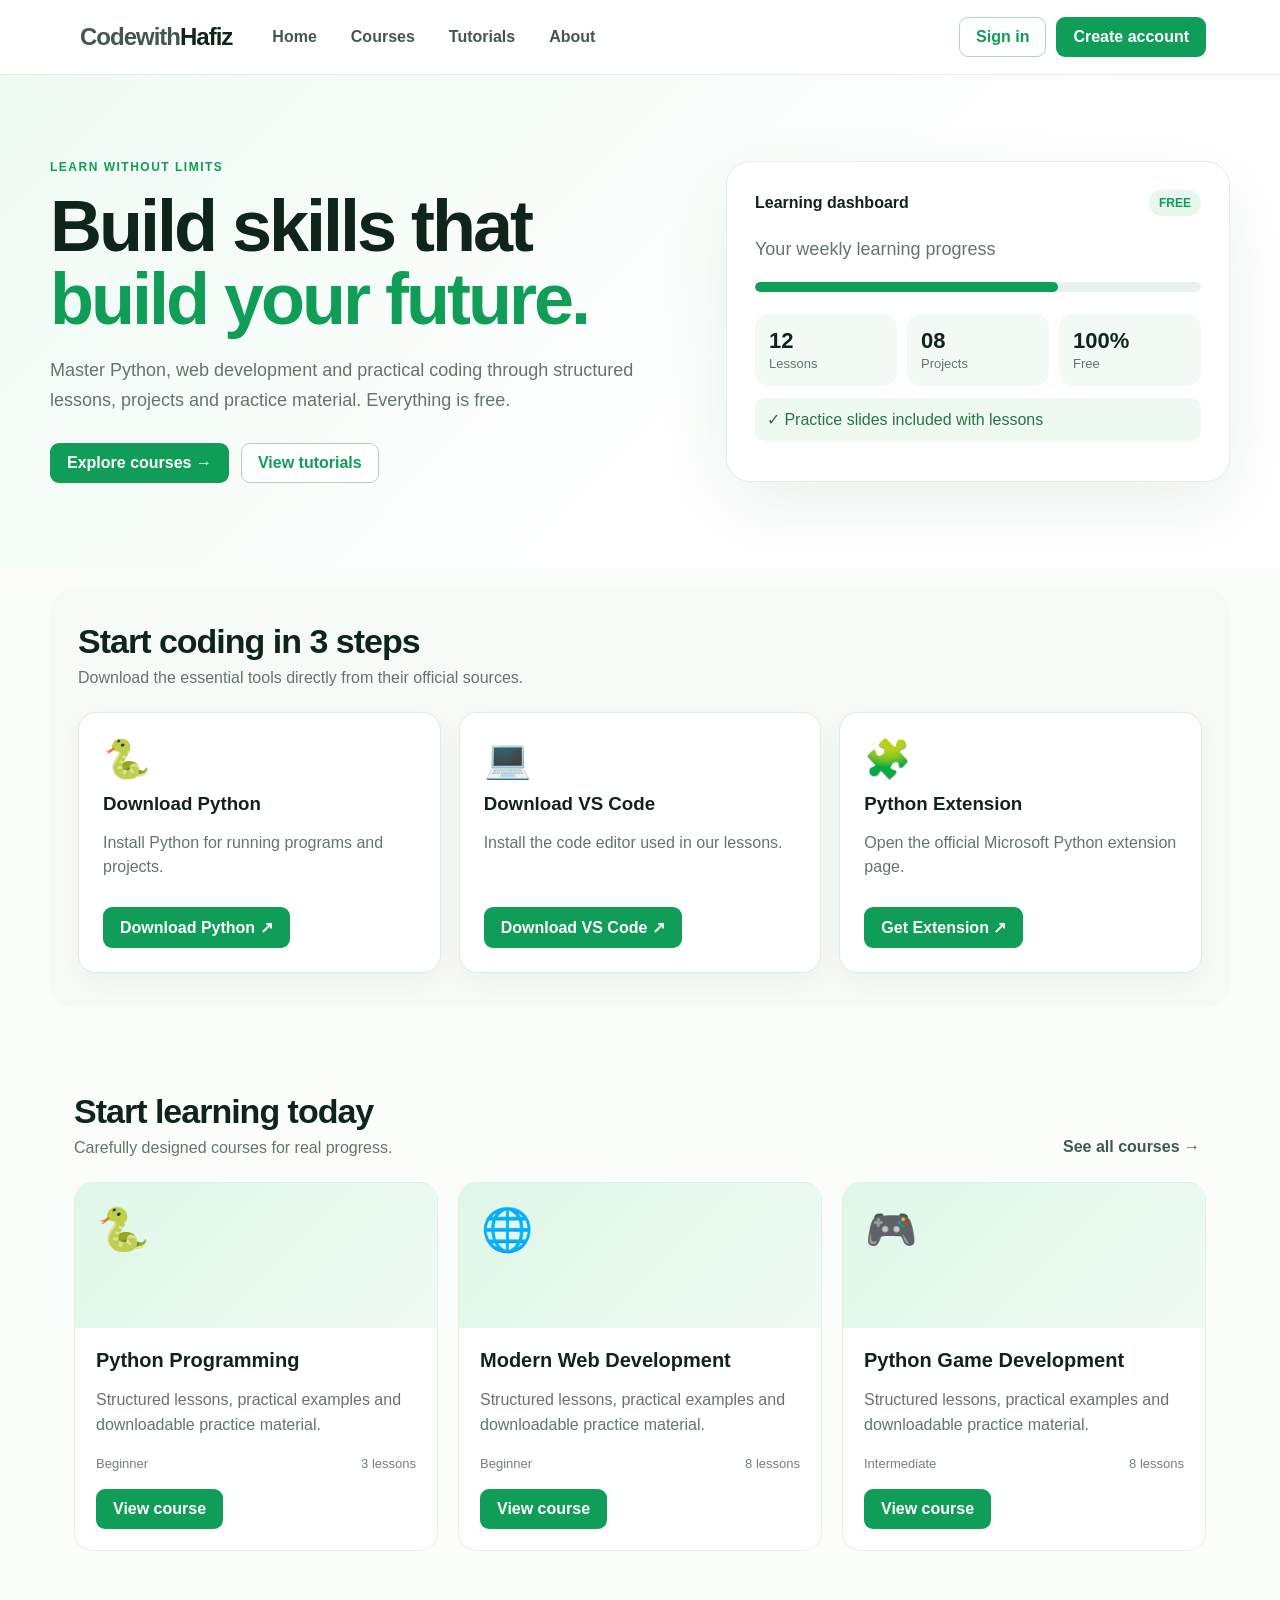
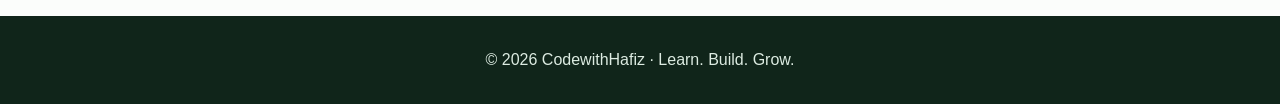
==== index.html @ 8d894a0a "Upload CodewithHafiz website" ====
<!doctype html><html lang="en"><head><meta charset="UTF-8"><meta name="viewport" content="width=device-width,initial-scale=1"><meta name="description" content="CodewithHafiz - Learn Python, web development and programming for free."><title>CodewithHafiz | Learn. Build. Grow.</title><link rel="stylesheet" href="style.css"></head><body><div id="app"></div><script src="app.js"></script></body></html>
---- style.css ----
:root{--green:#0f9d58;--dark:#10251a;--muted:#64756b;--line:#e6eee8;--soft:#f3faf6;--white:#fff}*{box-sizing:border-box}body{margin:0;font-family:Inter,ui-sans-serif,Arial,sans-serif;color:var(--dark);background:#fbfdfb}button,input,textarea,select{font:inherit}button{cursor:pointer}.top{background:#fff;border-bottom:1px solid var(--line);position:sticky;top:0;z-index:20}.nav{max-width:1180px;margin:auto;padding:17px 24px;display:flex;align-items:center;gap:28px}.brand{font-size:24px;font-weight:900;letter-spacing:-1px;color:var(--green);white-space:nowrap}.brand b{color:var(--dark)}.navlinks{display:flex;gap:22px;align-items:center;flex:1}.navlinks button,.ghost{border:0;background:transparent;color:#42594a;font-weight:700}.navlinks button:hover,.ghost:hover{color:var(--green)}.navactions{display:flex;gap:10px}.primary{background:var(--green);color:white;border:0;border-radius:9px;padding:11px 17px;font-weight:800}.outline{background:white;color:var(--green);border:1px solid #a8d8bb;border-radius:9px;padding:10px 16px;font-weight:800}.menu{display:none;border:0;background:none;font-size:24px}.hero{background:linear-gradient(135deg,#effaf3,#fff 65%);padding:85px 24px}.hero-inner{max-width:1180px;margin:auto;display:grid;grid-template-columns:1.1fr .9fr;gap:60px;align-items:center}.eyebrow{color:var(--green);font-weight:900;text-transform:uppercase;letter-spacing:1.5px;font-size:12px}.hero h1{font-size:clamp(42px,6vw,72px);line-height:1.02;letter-spacing:-3px;margin:16px 0}.hero h1 span{color:var(--green)}.hero p{font-size:18px;line-height:1.7;color:var(--muted);max-width:590px}.hero-buttons{display:flex;gap:12px;margin-top:27px;flex-wrap:wrap}.hero-card{background:white;border:1px solid var(--line);border-radius:24px;padding:28px;box-shadow:0 25px 70px #0d5d3215}.mini-top{display:flex;justify-content:space-between;align-items:center}.pill{background:#e7f7ed;color:var(--green);padding:6px 10px;border-radius:30px;font-size:12px;font-weight:900}.progress{height:10px;background:#e8f1eb;border-radius:20px;overflow:hidden}.progress i{display:block;height:100%;background:var(--green);border-radius:20px}.statgrid{display:grid;grid-template-columns:repeat(3,1fr);gap:10px;margin-top:22px}.stat{background:var(--soft);border-radius:14px;padding:14px}.stat strong{font-size:22px;display:block}.section{max-width:1180px;margin:auto;padding:65px 24px}.section-head{display:flex;justify-content:space-between;align-items:end;gap:20px;margin-bottom:25px}.section h2{font-size:34px;letter-spacing:-1px;margin:0 0 8px}.section-head p{color:var(--muted);margin:0}.search{border:1px solid var(--line);border-radius:10px;padding:12px 15px;min-width:230px}.cards{display:grid;grid-template-columns:repeat(3,1fr);gap:20px}.course{background:#fff;border:1px solid var(--line);border-radius:18px;overflow:hidden;transition:.2s}.course:hover{transform:translateY(-4px);box-shadow:0 18px 45px #0d5d3212}.course-cover{height:145px;padding:22px;background:linear-gradient(135deg,#dff7e8,#effbf3);font-size:42px}.course-body{padding:21px}.course h3{margin:0 0 10px;font-size:20px}.course p{color:var(--muted);line-height:1.55;min-height:48px}.meta{display:flex;justify-content:space-between;color:#708278;font-size:13px;margin:18px 0}.page{max-width:1180px;margin:auto;padding:45px 24px;min-height:650px}.auth{max-width:460px;margin:25px auto;background:#fff;border:1px solid var(--line);border-radius:20px;padding:30px;box-shadow:0 15px 45px #0d5d3210}.auth h2{margin-top:0}.field{margin:14px 0}.field label{display:block;font-weight:800;font-size:13px;margin-bottom:7px}.field input,.field textarea,.field select{width:100%;padding:12px;border:1px solid #d5e2d9;border-radius:9px;outline:none}.field input:focus,.field textarea:focus{border-color:var(--green);box-shadow:0 0 0 3px #0f9d5815}.notice{padding:12px;border-radius:10px;background:#eef9f2;color:#267447;margin:12px 0}.error{background:#fff0f0;color:#b52d2d}.tabs{display:flex;gap:8px;flex-wrap:wrap;margin:20px 0}.tab{border:1px solid var(--line);background:#fff;padding:10px 14px;border-radius:9px;font-weight:800}.tab.active{background:var(--green);color:#fff}.lesson-layout{display:grid;grid-template-columns:290px 1fr;gap:25px}.sidebar,.contentbox{background:#fff;border:1px solid var(--line);border-radius:18px;padding:20px}.lesson-btn{width:100%;text-align:left;border:0;background:#f7fbf8;padding:13px;border-radius:9px;margin:5px 0;color:var(--dark);font-weight:700}.lesson-btn.active{background:#dff5e7;color:#087a40}.video{aspect-ratio:16/9;background:#10251a;color:#fff;border-radius:14px;display:flex;align-items:center;justify-content:center;font-size:48px;margin:15px 0}.material{border:1px solid #d9eadf;background:#f6fcf8;border-radius:13px;padding:17px;margin-top:18px}.material a{color:var(--green);font-weight:800}.dashgrid{display:grid;grid-template-columns:repeat(3,1fr);gap:18px}.dashcard{background:#fff;border:1px solid var(--line);border-radius:16px;padding:22px}.dashcard strong{font-size:28px}.footer{background:#10251a;color:#dcebe1;padding:35px 24px;text-align:center}.small{font-size:13px;color:var(--muted)}@media(max-width:850px){.hero-inner{grid-template-columns:1fr}.cards{grid-template-columns:1fr 1fr}.navlinks{display:none}.menu{display:block;margin-left:auto}.navactions{display:none}.section-head{align-items:start;flex-direction:column}.lesson-layout{grid-template-columns:1fr}}@media(max-width:550px){.cards,.dashgrid{grid-template-columns:1fr}.nav{padding:14px 16px}.hero,.section,.page{padding-left:16px;padding-right:16px}.hero h1{letter-spacing:-2px}.statgrid{grid-template-columns:1fr 1fr 1fr}}
.setup-section{background:#f7fbf8;border-radius:24px;margin:20px auto;padding:34px 28px}
.setup-grid{display:grid;grid-template-columns:repeat(3,1fr);gap:18px}
.setup-card{background:#fff;border:1px solid #e1ebe4;border-radius:18px;padding:24px;box-shadow:0 8px 24px rgba(20,70,40,.05)}
.setup-icon{font-size:38px;margin-bottom:12px}
.setup-card h3{margin:0 0 8px}
.setup-card p{color:var(--muted);min-height:48px;line-height:1.5}
.setup-link{display:inline-block;text-decoration:none;margin-top:12px}
@media(max-width:800px){.setup-grid{grid-template-columns:1fr}.setup-section{padding:25px 18px}}
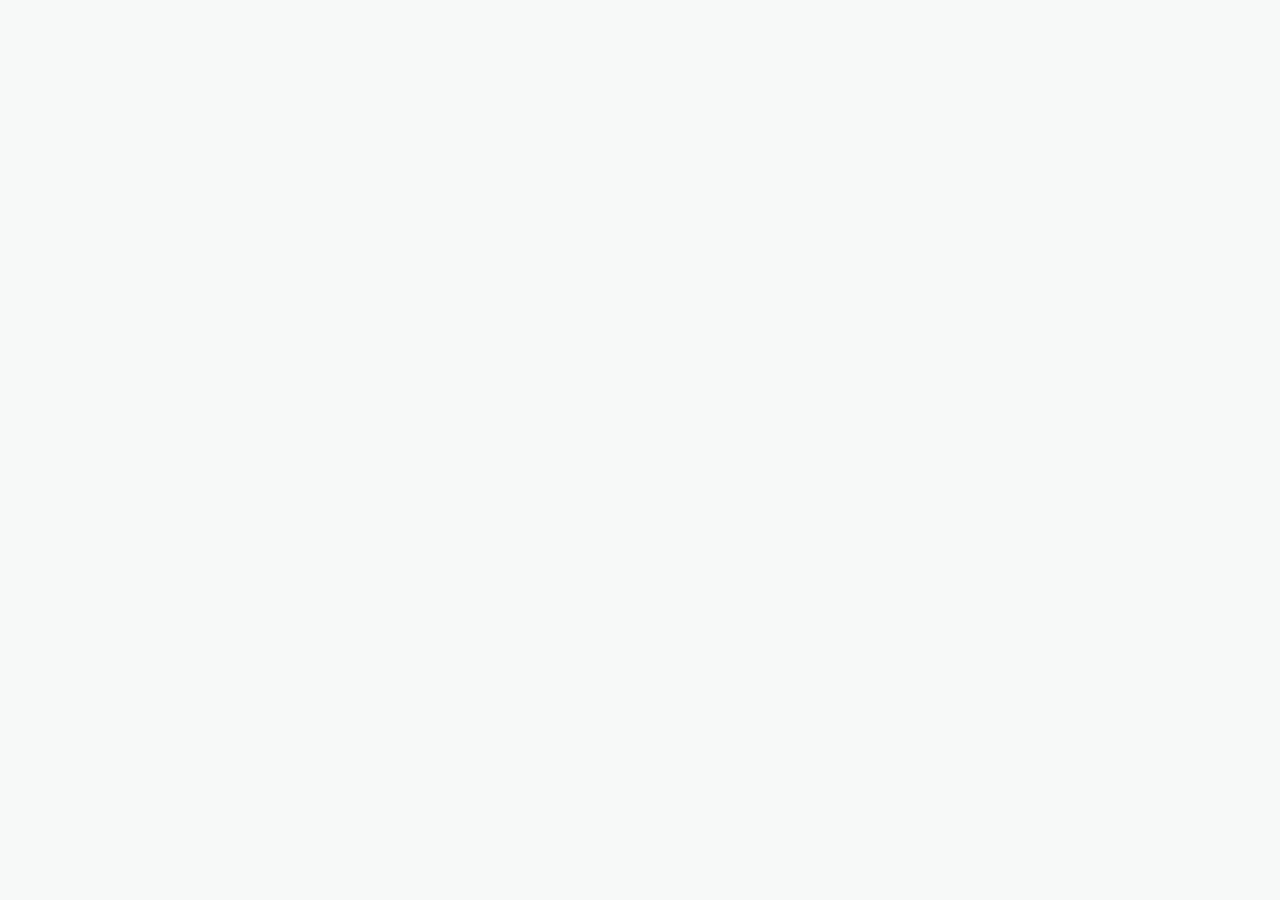
==== commit f4baba17: "layout and add course playlists" ====
--- a/index.html
+++ b/index.html
@@ -1 +1,14 @@
-<!doctype html><html lang="en"><head><meta charset="UTF-8"><meta name="viewport" content="width=device-width,initial-scale=1"><meta name="description" content="CodewithHafiz - Learn Python, web development and programming for free."><title>CodewithHafiz | Learn. Build. Grow.</title><link rel="stylesheet" href="style.css"></head><body><div id="app"></div><script src="app.js"></script></body></html>
+<!doctype html>
+<html lang="en">
+<head>
+<meta charset="UTF-8"><meta name="viewport" content="width=device-width, initial-scale=1.0">
+<title>CodewithHafiz — Learn. Build. Grow.</title>
+<link rel="preconnect" href="https://fonts.googleapis.com"><link rel="preconnect" href="https://fonts.gstatic.com" crossorigin>
+<link href="https://fonts.googleapis.com/css2?family=DM+Sans:wght@400;500;600;700&family=Space+Grotesk:wght@500;600;700&display=swap" rel="stylesheet">
+<link rel="stylesheet" href="style.css">
+</head>
+<body>
+<div id="app"></div>
+<script src="app.js" defer></script>
+</body>
+</html>
--- a/style.css
+++ b/style.css
@@ -1,9 +1,2 @@
-:root{--green:#0f9d58;--dark:#10251a;--muted:#64756b;--line:#e6eee8;--soft:#f3faf6;--white:#fff}*{box-sizing:border-box}body{margin:0;font-family:Inter,ui-sans-serif,Arial,sans-serif;color:var(--dark);background:#fbfdfb}button,input,textarea,select{font:inherit}button{cursor:pointer}.top{background:#fff;border-bottom:1px solid var(--line);position:sticky;top:0;z-index:20}.nav{max-width:1180px;margin:auto;padding:17px 24px;display:flex;align-items:center;gap:28px}.brand{font-size:24px;font-weight:900;letter-spacing:-1px;color:var(--green);white-space:nowrap}.brand b{color:var(--dark)}.navlinks{display:flex;gap:22px;align-items:center;flex:1}.navlinks button,.ghost{border:0;background:transparent;color:#42594a;font-weight:700}.navlinks button:hover,.ghost:hover{color:var(--green)}.navactions{display:flex;gap:10px}.primary{background:var(--green);color:white;border:0;border-radius:9px;padding:11px 17px;font-weight:800}.outline{background:white;color:var(--green);border:1px solid #a8d8bb;border-radius:9px;padding:10px 16px;font-weight:800}.menu{display:none;border:0;background:none;font-size:24px}.hero{background:linear-gradient(135deg,#effaf3,#fff 65%);padding:85px 24px}.hero-inner{max-width:1180px;margin:auto;display:grid;grid-template-columns:1.1fr .9fr;gap:60px;align-items:center}.eyebrow{color:var(--green);font-weight:900;text-transform:uppercase;letter-spacing:1.5px;font-size:12px}.hero h1{font-size:clamp(42px,6vw,72px);line-height:1.02;letter-spacing:-3px;margin:16px 0}.hero h1 span{color:var(--green)}.hero p{font-size:18px;line-height:1.7;color:var(--muted);max-width:590px}.hero-buttons{display:flex;gap:12px;margin-top:27px;flex-wrap:wrap}.hero-card{background:white;border:1px solid var(--line);border-radius:24px;padding:28px;box-shadow:0 25px 70px #0d5d3215}.mini-top{display:flex;justify-content:space-between;align-items:center}.pill{background:#e7f7ed;color:var(--green);padding:6px 10px;border-radius:30px;font-size:12px;font-weight:900}.progress{height:10px;background:#e8f1eb;border-radius:20px;overflow:hidden}.progress i{display:block;height:100%;background:var(--green);border-radius:20px}.statgrid{display:grid;grid-template-columns:repeat(3,1fr);gap:10px;margin-top:22px}.stat{background:var(--soft);border-radius:14px;padding:14px}.stat strong{font-size:22px;display:block}.section{max-width:1180px;margin:auto;padding:65px 24px}.section-head{display:flex;justify-content:space-between;align-items:end;gap:20px;margin-bottom:25px}.section h2{font-size:34px;letter-spacing:-1px;margin:0 0 8px}.section-head p{color:var(--muted);margin:0}.search{border:1px solid var(--line);border-radius:10px;padding:12px 15px;min-width:230px}.cards{display:grid;grid-template-columns:repeat(3,1fr);gap:20px}.course{background:#fff;border:1px solid var(--line);border-radius:18px;overflow:hidden;transition:.2s}.course:hover{transform:translateY(-4px);box-shadow:0 18px 45px #0d5d3212}.course-cover{height:145px;padding:22px;background:linear-gradient(135deg,#dff7e8,#effbf3);font-size:42px}.course-body{padding:21px}.course h3{margin:0 0 10px;font-size:20px}.course p{color:var(--muted);line-height:1.55;min-height:48px}.meta{display:flex;justify-content:space-between;color:#708278;font-size:13px;margin:18px 0}.page{max-width:1180px;margin:auto;padding:45px 24px;min-height:650px}.auth{max-width:460px;margin:25px auto;background:#fff;border:1px solid var(--line);border-radius:20px;padding:30px;box-shadow:0 15px 45px #0d5d3210}.auth h2{margin-top:0}.field{margin:14px 0}.field label{display:block;font-weight:800;font-size:13px;margin-bottom:7px}.field input,.field textarea,.field select{width:100%;padding:12px;border:1px solid #d5e2d9;border-radius:9px;outline:none}.field input:focus,.field textarea:focus{border-color:var(--green);box-shadow:0 0 0 3px #0f9d5815}.notice{padding:12px;border-radius:10px;background:#eef9f2;color:#267447;margin:12px 0}.error{background:#fff0f0;color:#b52d2d}.tabs{display:flex;gap:8px;flex-wrap:wrap;margin:20px 0}.tab{border:1px solid var(--line);background:#fff;padding:10px 14px;border-radius:9px;font-weight:800}.tab.active{background:var(--green);color:#fff}.lesson-layout{display:grid;grid-template-columns:290px 1fr;gap:25px}.sidebar,.contentbox{background:#fff;border:1px solid var(--line);border-radius:18px;padding:20px}.lesson-btn{width:100%;text-align:left;border:0;background:#f7fbf8;padding:13px;border-radius:9px;margin:5px 0;color:var(--dark);font-weight:700}.lesson-btn.active{background:#dff5e7;color:#087a40}.video{aspect-ratio:16/9;background:#10251a;color:#fff;border-radius:14px;display:flex;align-items:center;justify-content:center;font-size:48px;margin:15px 0}.material{border:1px solid #d9eadf;background:#f6fcf8;border-radius:13px;padding:17px;margin-top:18px}.material a{color:var(--green);font-weight:800}.dashgrid{display:grid;grid-template-columns:repeat(3,1fr);gap:18px}.dashcard{background:#fff;border:1px solid var(--line);border-radius:16px;padding:22px}.dashcard strong{font-size:28px}.footer{background:#10251a;color:#dcebe1;padding:35px 24px;text-align:center}.small{font-size:13px;color:var(--muted)}@media(max-width:850px){.hero-inner{grid-template-columns:1fr}.cards{grid-template-columns:1fr 1fr}.navlinks{display:none}.menu{display:block;margin-left:auto}.navactions{display:none}.section-head{align-items:start;flex-direction:column}.lesson-layout{grid-template-columns:1fr}}@media(max-width:550px){.cards,.dashgrid{grid-template-columns:1fr}.nav{padding:14px 16px}.hero,.section,.page{padding-left:16px;padding-right:16px}.hero h1{letter-spacing:-2px}.statgrid{grid-template-columns:1fr 1fr 1fr}}
-.setup-section{background:#f7fbf8;border-radius:24px;margin:20px auto;padding:34px 28px}
-.setup-grid{display:grid;grid-template-columns:repeat(3,1fr);gap:18px}
-.setup-card{background:#fff;border:1px solid #e1ebe4;border-radius:18px;padding:24px;box-shadow:0 8px 24px rgba(20,70,40,.05)}
-.setup-icon{font-size:38px;margin-bottom:12px}
-.setup-card h3{margin:0 0 8px}
-.setup-card p{color:var(--muted);min-height:48px;line-height:1.5}
-.setup-link{display:inline-block;text-decoration:none;margin-top:12px}
-@media(max-width:800px){.setup-grid{grid-template-columns:1fr}.setup-section{padding:25px 18px}}
+:root{--bg:#f7f9f8;--surface:#fff;--text:#17211d;--muted:#74807a;--line:#e5ebe7;--green:#16845f;--green2:#dff2e8;--sidebar:#12372e;--sidebarText:#dcebe4;--shadow:0 12px 32px rgba(20,50,38,.06)}
+*{box-sizing:border-box}body{margin:0;background:var(--bg);color:var(--text);font-family:'DM Sans',sans-serif}button,input,textarea,select{font:inherit}button{cursor:pointer;border:0}.app{min-height:100vh}.topbar{height:74px;background:var(--surface);border-bottom:1px solid var(--line);display:flex;align-items:center;justify-content:space-between;padding:0 5.5%;position:sticky;top:0;z-index:10}.brand{display:flex;align-items:center;gap:10px;font-family:'Space Grotesk';font-weight:700;font-size:19px}.brandmark{width:34px;height:34px;border-radius:10px;background:var(--green);color:white;display:grid;place-items:center;font-weight:700}.brand small{display:block;color:var(--muted);font:700 7px 'DM Sans';letter-spacing:2px;margin-top:1px}.nav{display:flex;gap:27px;align-items:center}.nav button,.nav a{background:none;color:#637069;text-decoration:none;font-size:13px;font-weight:600;padding:25px 0;border-bottom:2px solid transparent}.nav .active{color:var(--green);border-color:var(--green)}.top-actions{display:flex;align-items:center;gap:16px}.ghost{background:transparent;color:#52605a}.pill{border:1px solid var(--line);background:white;border-radius:9px;padding:9px 13px;color:#56645d;font-size:12px}.avatar{width:32px;height:32px;border-radius:50%;background:#dcefe4;color:var(--green);display:grid;place-items:center;font-weight:700}.container{max-width:1110px;margin:auto;padding:52px 24px 70px}.eyebrow{font-size:10px;letter-spacing:2px;text-transform:uppercase;color:var(--green);font-weight:700}.hero{display:grid;grid-template-columns:1fr 390px;gap:70px;align-items:center;padding:12px 0 42px;border-bottom:1px solid var(--line)}h1,h2,h3{font-family:'Space Grotesk';margin:0}h1{font-size:44px;line-height:1.08;letter-spacing:-2px;margin:13px 0 18px}.hero h1 span{color:var(--green)}.hero p{max-width:520px;color:#6c7771;line-height:1.7;font-size:14px}.code-card{background:#fff;border:1px solid #dfe8e1;border-radius:16px;box-shadow:var(--shadow);transform:rotate(1deg);overflow:hidden}.code-head{padding:13px 17px;border-bottom:1px solid var(--line);font:11px monospace;color:#8a978f;display:flex;justify-content:space-between}.code-body{padding:22px;font:13px/2 monospace;color:#506058}.code-body .green{color:var(--green)}.code-body .comment{color:#9aaa9f}.benefits{display:flex;gap:28px;padding:21px 0;color:#67746d;font-size:12px;flex-wrap:wrap}.benefits span:before{content:'✓';color:var(--green);font-weight:bold;margin-right:7px}.section-head{display:flex;justify-content:space-between;align-items:end;margin:38px 0 18px}.section-head h2{font-size:23px;margin-top:8px}.search{border:1px solid var(--line);background:white;border-radius:9px;padding:11px 14px;width:235px;color:var(--text);outline:none}.filters{display:flex;gap:8px;flex-wrap:wrap;margin-bottom:20px}.filter{padding:9px 14px;border-radius:8px;border:1px solid var(--line);background:white;color:#647069;font-size:12px}.filter.active{background:var(--green);color:white;border-color:var(--green)}.course-grid{display:grid;grid-template-columns:repeat(3,1fr);gap:17px}.course{background:white;border:1px solid var(--line);border-radius:14px;overflow:hidden;transition:.2s;box-shadow:0 2px 7px rgba(0,0,0,.02)}.course:hover{transform:translateY(-4px);box-shadow:0 0 0 2px #b992ff,0 0 28px rgba(157,95,255,.28)}.cover{height:150px;padding:17px;position:relative;display:flex;align-items:center;justify-content:center}.cover.mint{background:#dff2e6}.cover.pink{background:#f4dfe4}.cover.yellow{background:#f7efb5}.cover.blue{background:#dceaf5}.symbol{font:700 65px 'Space Grotesk';color:#286d4b;letter-spacing:-5px}.cover small{position:absolute;top:14px;left:17px;color:#60756a;font-size:8px;letter-spacing:1.5px;font-weight:700}.course-body{padding:16px}.course-body h3{font-size:16px;margin-bottom:8px}.course-body p{font-size:12px;color:var(--muted);line-height:1.5;min-height:36px}.meta{display:flex;justify-content:space-between;color:#829087;font-size:11px;margin-top:15px}.open-course{margin-top:15px;width:100%;padding:10px;border-radius:8px;background:#f1f7f3;color:var(--green);font-size:12px;font-weight:700}.setup{margin-top:48px;background:#e5f3e7;border:1px solid #d2e8d6;border-radius:14px;padding:25px;display:flex;justify-content:space-between;align-items:center;gap:20px}.setup h2{font-size:21px;margin:7px 0}.setup p{color:#6d7d71;font-size:12px}.setup button,.primary{background:var(--green);color:white;border-radius:8px;padding:11px 16px;font-weight:700;font-size:12px}.course-page{display:grid;grid-template-columns:245px 1fr;min-height:calc(100vh - 74px)}.side{background:var(--sidebar);color:var(--sidebarText);padding:28px 17px}.side .brand{color:white;margin-bottom:38px}.side-title{font-size:10px;letter-spacing:1.5px;text-transform:uppercase;color:#86a79a;margin:20px 10px 12px}.side-item{padding:12px 13px;border-radius:8px;color:#b9d0c5;font-size:13px;display:flex;justify-content:space-between;margin-bottom:5px}.side-item.active{background:#285447;color:white}.mainpanel{padding:34px 42px}.crumb{font-size:12px;color:var(--muted);margin-bottom:30px}.lesson-layout{display:grid;grid-template-columns:250px 1fr;gap:28px}.lesson-list{background:white;border:1px solid var(--line);border-radius:13px;padding:14px;height:max-content}.lesson-list h3{font-size:15px;padding:8px 8px 15px}.lesson{padding:12px 9px;border-radius:8px;font-size:12px;color:#65736b;display:flex;gap:9px;cursor:pointer}.lesson.active{background:#f0e7ff;color:#7040b4}.lesson-num{width:22px;height:22px;border-radius:50%;background:#edf2ee;display:grid;place-items:center;font-size:10px}.lesson.active .lesson-num{background:#8f5ad0;color:white}.video{background:#17231e;border-radius:14px;aspect-ratio:16/9;display:grid;place-items:center;color:white;position:relative;overflow:hidden}.video:after{content:'';position:absolute;inset:0;background:radial-gradient(circle at 50% 45%,rgba(44,126,88,.35),transparent 45%)}.play{width:64px;height:64px;border-radius:50%;background:#fff;color:var(--green);display:grid;place-items:center;font-size:25px;z-index:1;padding-left:4px}.lesson-content h1{font-size:30px;letter-spacing:-1px;margin:24px 0 10px}.lesson-content p{color:var(--muted);line-height:1.7;font-size:13px}.lesson-actions{display:flex;gap:10px;margin-top:20px}.secondary{background:white;border:1px solid var(--line);padding:10px 14px;border-radius:8px;color:#58665e;font-size:12px}.login-wrap{min-height:calc(100vh - 74px);display:grid;place-items:center;padding:30px}.login-card{width:390px;background:white;border:1px solid var(--line);border-radius:16px;padding:32px;box-shadow:var(--shadow)}.login-card h1{font-size:28px;letter-spacing:-1px;margin:10px 0}.field{margin:16px 0}.field label{font-size:12px;color:#637069;display:block;margin-bottom:7px}.field input,.field textarea,.field select{width:100%;border:1px solid var(--line);border-radius:8px;padding:12px;outline:none;background:#fbfcfb}.field input:focus{border-color:var(--green)}.dash-layout{display:grid;grid-template-columns:230px 1fr;min-height:calc(100vh - 74px)}.dash-side{background:var(--sidebar);padding:22px 14px;color:white}.dash-side .side-item{color:#b9d0c5}.dash-main{padding:40px;max-width:1200px}.dash-top{display:flex;justify-content:space-between;align-items:center;margin-bottom:28px}.dash-top h1{font-size:31px;margin:7px 0}.new-btn{background:var(--green);color:white;border-radius:8px;padding:11px 15px;font-size:12px;font-weight:700}.stats{display:grid;grid-template-columns:repeat(4,1fr);gap:13px}.stat{background:white;border:1px solid var(--line);border-radius:12px;padding:19px}.stat small{color:#77837c;font-size:11px}.stat strong{display:block;font:700 27px 'Space Grotesk';margin-top:12px}.dash-banner{margin:18px 0;background:#e5f3e7;border-radius:12px;padding:22px;display:flex;justify-content:space-between;align-items:center}.dash-banner h2{font-size:18px;margin:7px 0}.table-card{background:white;border:1px solid var(--line);border-radius:12px;overflow:hidden}.table-title{padding:18px;border-bottom:1px solid var(--line);font-weight:700;font-size:14px}.table-row{display:grid;grid-template-columns:2fr 1fr 1fr 1fr;padding:15px 18px;border-bottom:1px solid #f0f3f1;font-size:12px;color:#617067}.table-row.header{color:#9aa69f;font-size:10px;text-transform:uppercase;letter-spacing:1px}.empty{text-align:center;padding:30px;color:var(--muted);font-size:13px}@media(max-width:800px){.hero{grid-template-columns:1fr;gap:25px}.course-grid{grid-template-columns:repeat(2,1fr)}.nav{gap:12px}.nav button{font-size:11px}.course-page,.dash-layout{grid-template-columns:1fr}.side,.dash-side{display:none}.mainpanel,.dash-main{padding:24px 16px}.lesson-layout{grid-template-columns:1fr}.stats{grid-template-columns:repeat(2,1fr)}}@media(max-width:500px){.topbar{padding:0 15px}.top-actions .pill{display:none}.nav{gap:10px}.nav button{padding:25px 0;font-size:10px}.container{padding:30px 16px}.hero h1{font-size:36px}.course-grid{grid-template-columns:1fr}.setup{display:block}.setup button{margin-top:10px}.search{width:100%}.section-head{display:block}.section-head .search{margin-top:15px}.stats{gap:8px}.stat{padding:13px}.stat strong{font-size:23px}}
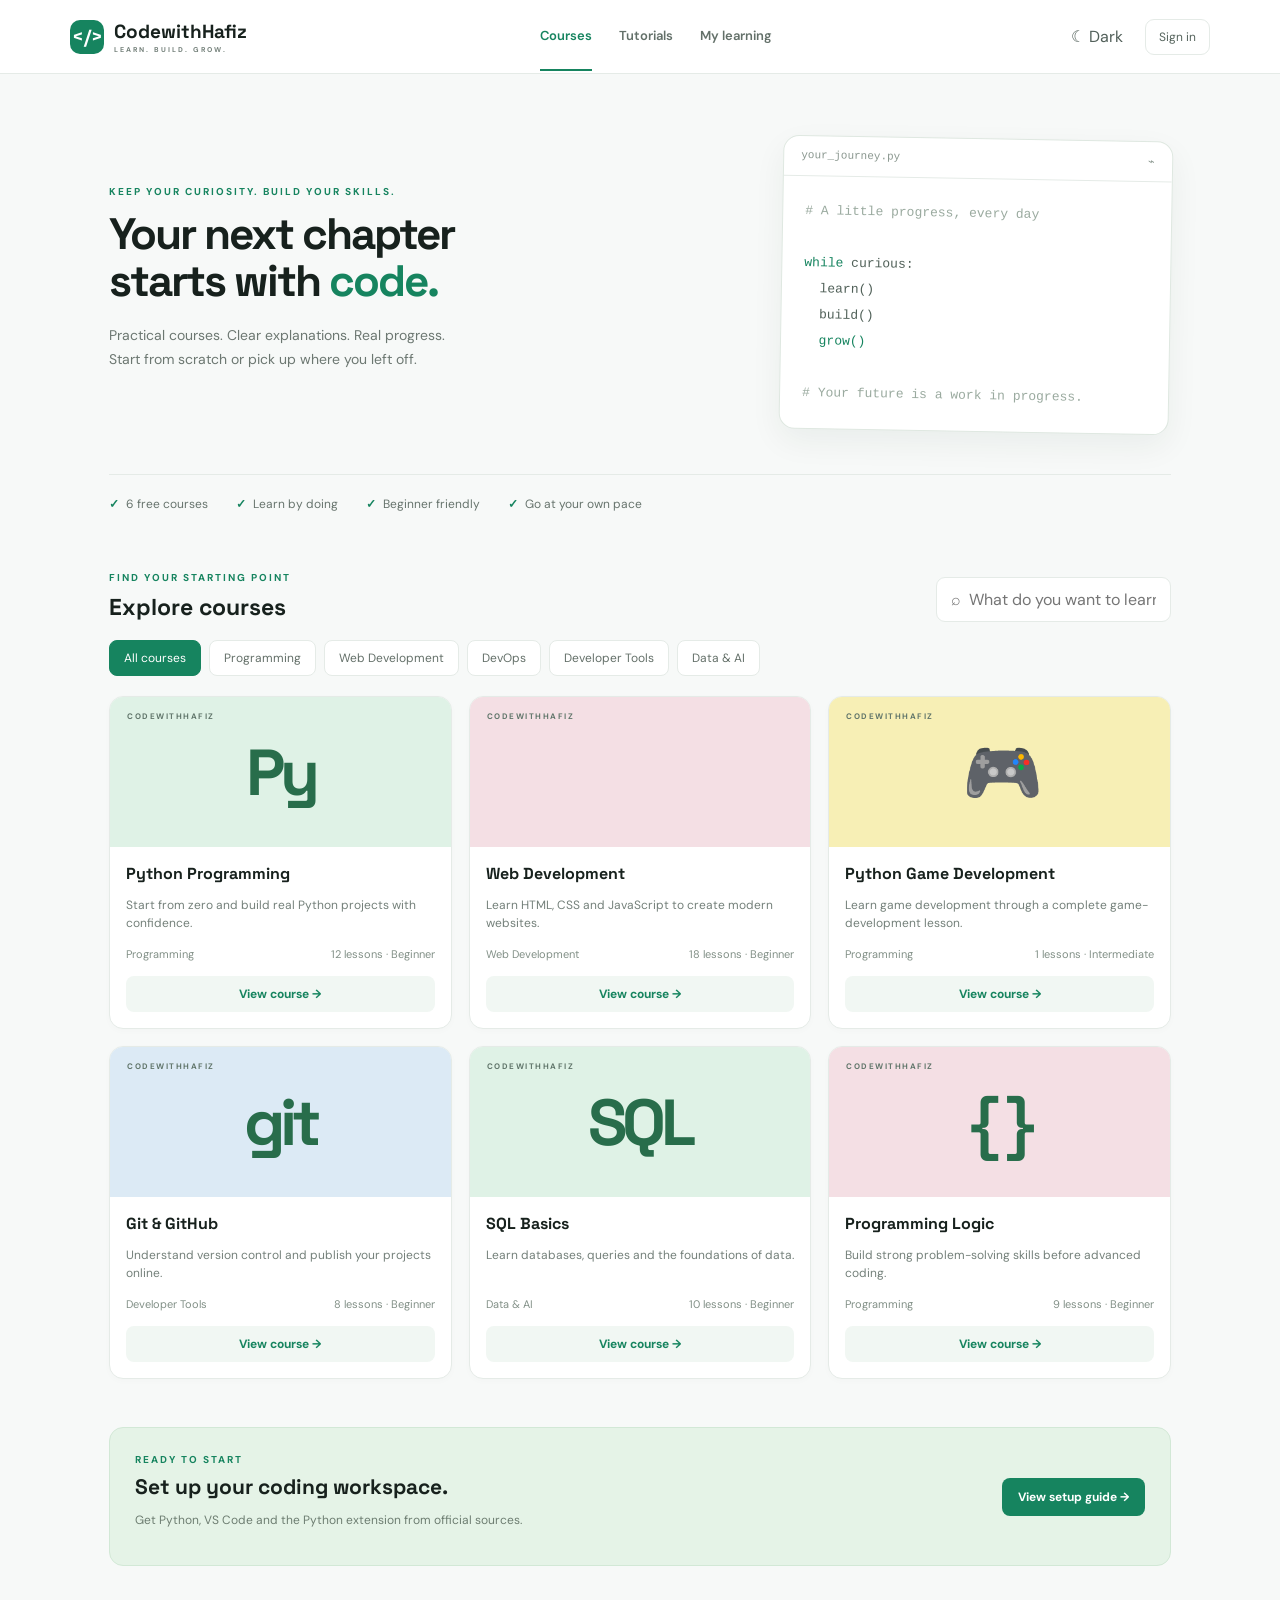
==== commit cf6b6a42: "Identifier 'top' has already been declared" ====
--- a/index.html
+++ b/index.html
@@ -9,6 +9,6 @@
 </head>
 <body>
 <div id="app"></div>
-<script src="app.js" defer></script>
+<script src="site.js" defer></script>
 </body>
 </html>
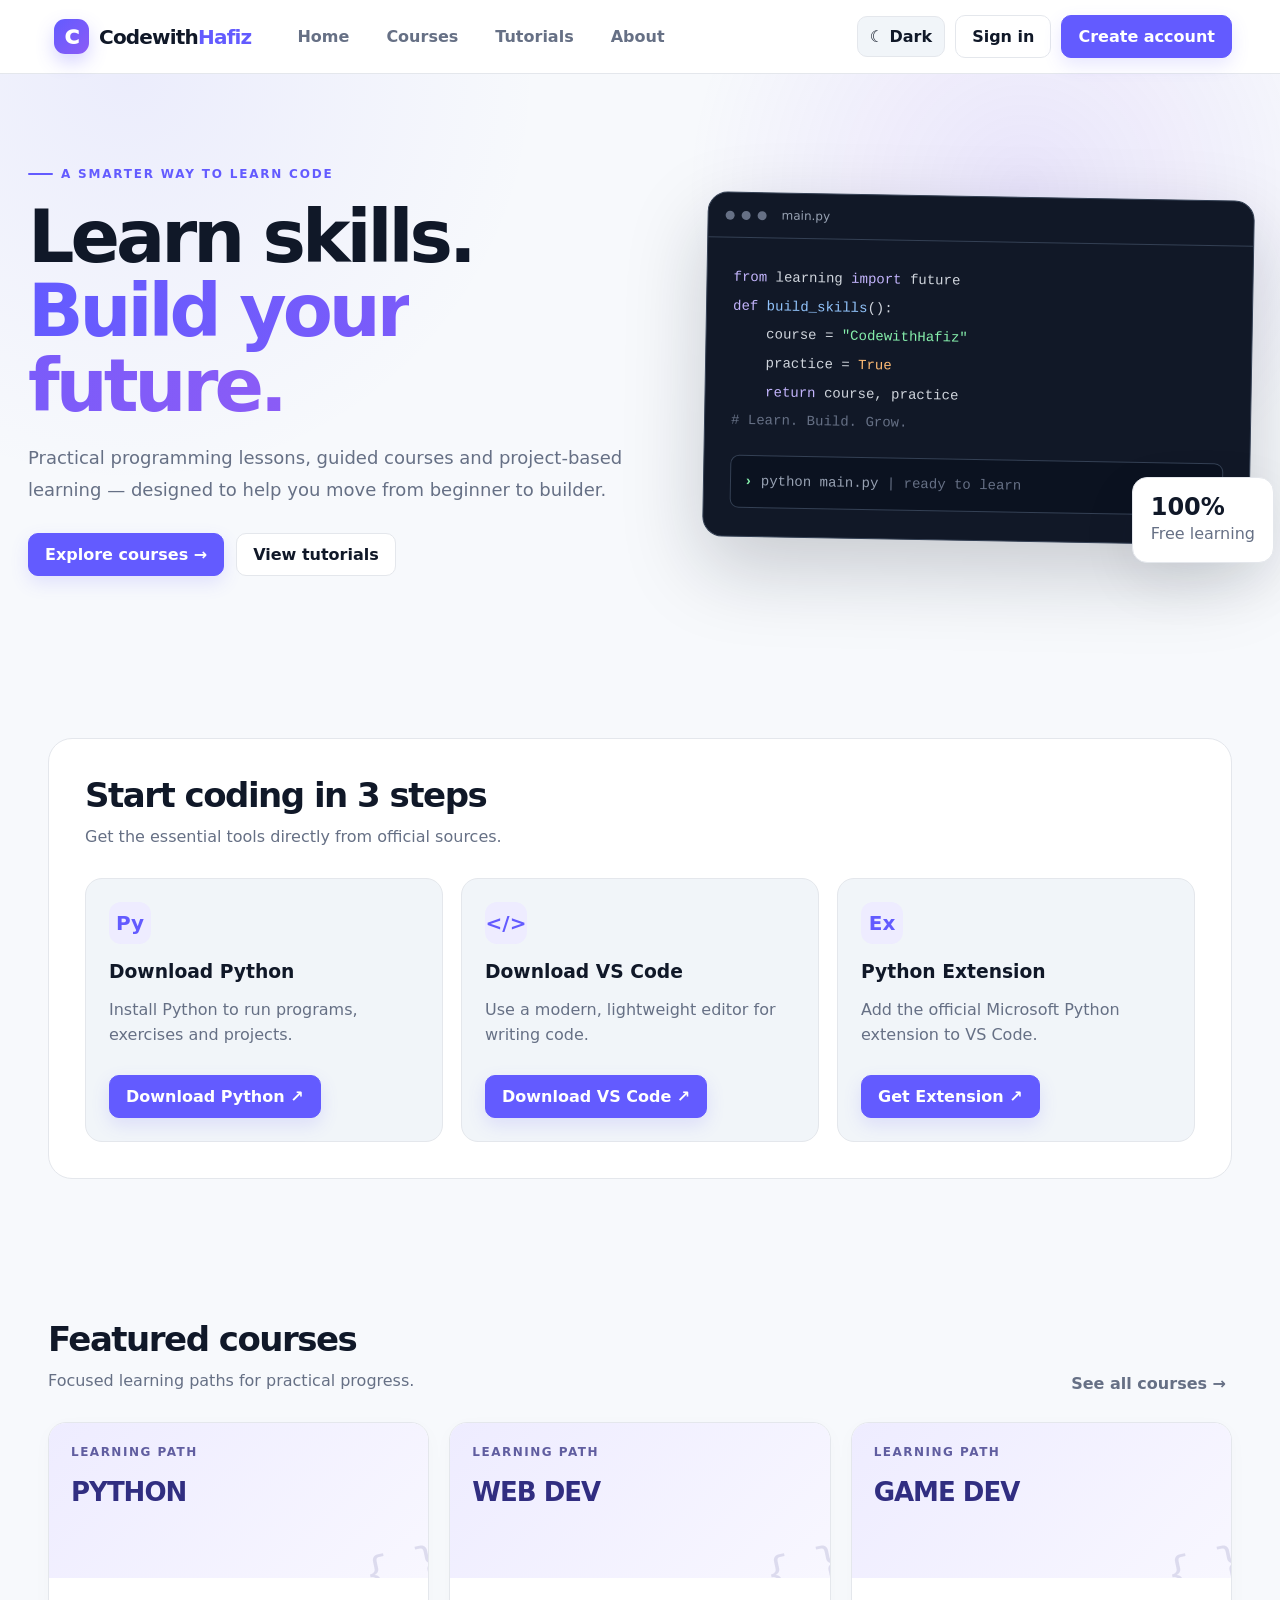
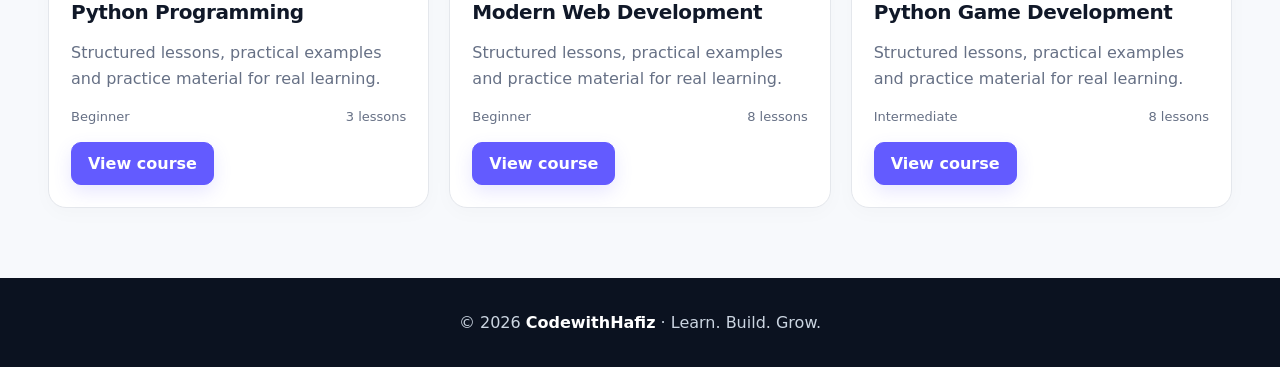
==== commit 07b72910: "add new files" ====
--- a/index.html
+++ b/index.html
@@ -1,14 +1 @@
-<!doctype html>
-<html lang="en">
-<head>
-<meta charset="UTF-8"><meta name="viewport" content="width=device-width, initial-scale=1.0">
-<title>CodewithHafiz — Learn. Build. Grow.</title>
-<link rel="preconnect" href="https://fonts.googleapis.com"><link rel="preconnect" href="https://fonts.gstatic.com" crossorigin>
-<link href="https://fonts.googleapis.com/css2?family=DM+Sans:wght@400;500;600;700&family=Space+Grotesk:wght@500;600;700&display=swap" rel="stylesheet">
-<link rel="stylesheet" href="style.css">
-</head>
-<body>
-<div id="app"></div>
-<script src="site.js" defer></script>
-</body>
-</html>
+<!doctype html><html lang="en"><head><meta charset="UTF-8"><meta name="viewport" content="width=device-width,initial-scale=1"><meta name="description" content="CodewithHafiz — practical programming courses and tutorials."><title>CodewithHafiz | Learn. Build. Grow.</title><link rel="stylesheet" href="style.css"></head><body><div id="app"></div><script src="app.js"></script></body></html>
--- a/style.css
+++ b/style.css
@@ -1,2 +1,166 @@
-:root{--bg:#f7f9f8;--surface:#fff;--text:#17211d;--muted:#74807a;--line:#e5ebe7;--green:#16845f;--green2:#dff2e8;--sidebar:#12372e;--sidebarText:#dcebe4;--shadow:0 12px 32px rgba(20,50,38,.06)}
-*{box-sizing:border-box}body{margin:0;background:var(--bg);color:var(--text);font-family:'DM Sans',sans-serif}button,input,textarea,select{font:inherit}button{cursor:pointer;border:0}.app{min-height:100vh}.topbar{height:74px;background:var(--surface);border-bottom:1px solid var(--line);display:flex;align-items:center;justify-content:space-between;padding:0 5.5%;position:sticky;top:0;z-index:10}.brand{display:flex;align-items:center;gap:10px;font-family:'Space Grotesk';font-weight:700;font-size:19px}.brandmark{width:34px;height:34px;border-radius:10px;background:var(--green);color:white;display:grid;place-items:center;font-weight:700}.brand small{display:block;color:var(--muted);font:700 7px 'DM Sans';letter-spacing:2px;margin-top:1px}.nav{display:flex;gap:27px;align-items:center}.nav button,.nav a{background:none;color:#637069;text-decoration:none;font-size:13px;font-weight:600;padding:25px 0;border-bottom:2px solid transparent}.nav .active{color:var(--green);border-color:var(--green)}.top-actions{display:flex;align-items:center;gap:16px}.ghost{background:transparent;color:#52605a}.pill{border:1px solid var(--line);background:white;border-radius:9px;padding:9px 13px;color:#56645d;font-size:12px}.avatar{width:32px;height:32px;border-radius:50%;background:#dcefe4;color:var(--green);display:grid;place-items:center;font-weight:700}.container{max-width:1110px;margin:auto;padding:52px 24px 70px}.eyebrow{font-size:10px;letter-spacing:2px;text-transform:uppercase;color:var(--green);font-weight:700}.hero{display:grid;grid-template-columns:1fr 390px;gap:70px;align-items:center;padding:12px 0 42px;border-bottom:1px solid var(--line)}h1,h2,h3{font-family:'Space Grotesk';margin:0}h1{font-size:44px;line-height:1.08;letter-spacing:-2px;margin:13px 0 18px}.hero h1 span{color:var(--green)}.hero p{max-width:520px;color:#6c7771;line-height:1.7;font-size:14px}.code-card{background:#fff;border:1px solid #dfe8e1;border-radius:16px;box-shadow:var(--shadow);transform:rotate(1deg);overflow:hidden}.code-head{padding:13px 17px;border-bottom:1px solid var(--line);font:11px monospace;color:#8a978f;display:flex;justify-content:space-between}.code-body{padding:22px;font:13px/2 monospace;color:#506058}.code-body .green{color:var(--green)}.code-body .comment{color:#9aaa9f}.benefits{display:flex;gap:28px;padding:21px 0;color:#67746d;font-size:12px;flex-wrap:wrap}.benefits span:before{content:'✓';color:var(--green);font-weight:bold;margin-right:7px}.section-head{display:flex;justify-content:space-between;align-items:end;margin:38px 0 18px}.section-head h2{font-size:23px;margin-top:8px}.search{border:1px solid var(--line);background:white;border-radius:9px;padding:11px 14px;width:235px;color:var(--text);outline:none}.filters{display:flex;gap:8px;flex-wrap:wrap;margin-bottom:20px}.filter{padding:9px 14px;border-radius:8px;border:1px solid var(--line);background:white;color:#647069;font-size:12px}.filter.active{background:var(--green);color:white;border-color:var(--green)}.course-grid{display:grid;grid-template-columns:repeat(3,1fr);gap:17px}.course{background:white;border:1px solid var(--line);border-radius:14px;overflow:hidden;transition:.2s;box-shadow:0 2px 7px rgba(0,0,0,.02)}.course:hover{transform:translateY(-4px);box-shadow:0 0 0 2px #b992ff,0 0 28px rgba(157,95,255,.28)}.cover{height:150px;padding:17px;position:relative;display:flex;align-items:center;justify-content:center}.cover.mint{background:#dff2e6}.cover.pink{background:#f4dfe4}.cover.yellow{background:#f7efb5}.cover.blue{background:#dceaf5}.symbol{font:700 65px 'Space Grotesk';color:#286d4b;letter-spacing:-5px}.cover small{position:absolute;top:14px;left:17px;color:#60756a;font-size:8px;letter-spacing:1.5px;font-weight:700}.course-body{padding:16px}.course-body h3{font-size:16px;margin-bottom:8px}.course-body p{font-size:12px;color:var(--muted);line-height:1.5;min-height:36px}.meta{display:flex;justify-content:space-between;color:#829087;font-size:11px;margin-top:15px}.open-course{margin-top:15px;width:100%;padding:10px;border-radius:8px;background:#f1f7f3;color:var(--green);font-size:12px;font-weight:700}.setup{margin-top:48px;background:#e5f3e7;border:1px solid #d2e8d6;border-radius:14px;padding:25px;display:flex;justify-content:space-between;align-items:center;gap:20px}.setup h2{font-size:21px;margin:7px 0}.setup p{color:#6d7d71;font-size:12px}.setup button,.primary{background:var(--green);color:white;border-radius:8px;padding:11px 16px;font-weight:700;font-size:12px}.course-page{display:grid;grid-template-columns:245px 1fr;min-height:calc(100vh - 74px)}.side{background:var(--sidebar);color:var(--sidebarText);padding:28px 17px}.side .brand{color:white;margin-bottom:38px}.side-title{font-size:10px;letter-spacing:1.5px;text-transform:uppercase;color:#86a79a;margin:20px 10px 12px}.side-item{padding:12px 13px;border-radius:8px;color:#b9d0c5;font-size:13px;display:flex;justify-content:space-between;margin-bottom:5px}.side-item.active{background:#285447;color:white}.mainpanel{padding:34px 42px}.crumb{font-size:12px;color:var(--muted);margin-bottom:30px}.lesson-layout{display:grid;grid-template-columns:250px 1fr;gap:28px}.lesson-list{background:white;border:1px solid var(--line);border-radius:13px;padding:14px;height:max-content}.lesson-list h3{font-size:15px;padding:8px 8px 15px}.lesson{padding:12px 9px;border-radius:8px;font-size:12px;color:#65736b;display:flex;gap:9px;cursor:pointer}.lesson.active{background:#f0e7ff;color:#7040b4}.lesson-num{width:22px;height:22px;border-radius:50%;background:#edf2ee;display:grid;place-items:center;font-size:10px}.lesson.active .lesson-num{background:#8f5ad0;color:white}.video{background:#17231e;border-radius:14px;aspect-ratio:16/9;display:grid;place-items:center;color:white;position:relative;overflow:hidden}.video:after{content:'';position:absolute;inset:0;background:radial-gradient(circle at 50% 45%,rgba(44,126,88,.35),transparent 45%)}.play{width:64px;height:64px;border-radius:50%;background:#fff;color:var(--green);display:grid;place-items:center;font-size:25px;z-index:1;padding-left:4px}.lesson-content h1{font-size:30px;letter-spacing:-1px;margin:24px 0 10px}.lesson-content p{color:var(--muted);line-height:1.7;font-size:13px}.lesson-actions{display:flex;gap:10px;margin-top:20px}.secondary{background:white;border:1px solid var(--line);padding:10px 14px;border-radius:8px;color:#58665e;font-size:12px}.login-wrap{min-height:calc(100vh - 74px);display:grid;place-items:center;padding:30px}.login-card{width:390px;background:white;border:1px solid var(--line);border-radius:16px;padding:32px;box-shadow:var(--shadow)}.login-card h1{font-size:28px;letter-spacing:-1px;margin:10px 0}.field{margin:16px 0}.field label{font-size:12px;color:#637069;display:block;margin-bottom:7px}.field input,.field textarea,.field select{width:100%;border:1px solid var(--line);border-radius:8px;padding:12px;outline:none;background:#fbfcfb}.field input:focus{border-color:var(--green)}.dash-layout{display:grid;grid-template-columns:230px 1fr;min-height:calc(100vh - 74px)}.dash-side{background:var(--sidebar);padding:22px 14px;color:white}.dash-side .side-item{color:#b9d0c5}.dash-main{padding:40px;max-width:1200px}.dash-top{display:flex;justify-content:space-between;align-items:center;margin-bottom:28px}.dash-top h1{font-size:31px;margin:7px 0}.new-btn{background:var(--green);color:white;border-radius:8px;padding:11px 15px;font-size:12px;font-weight:700}.stats{display:grid;grid-template-columns:repeat(4,1fr);gap:13px}.stat{background:white;border:1px solid var(--line);border-radius:12px;padding:19px}.stat small{color:#77837c;font-size:11px}.stat strong{display:block;font:700 27px 'Space Grotesk';margin-top:12px}.dash-banner{margin:18px 0;background:#e5f3e7;border-radius:12px;padding:22px;display:flex;justify-content:space-between;align-items:center}.dash-banner h2{font-size:18px;margin:7px 0}.table-card{background:white;border:1px solid var(--line);border-radius:12px;overflow:hidden}.table-title{padding:18px;border-bottom:1px solid var(--line);font-weight:700;font-size:14px}.table-row{display:grid;grid-template-columns:2fr 1fr 1fr 1fr;padding:15px 18px;border-bottom:1px solid #f0f3f1;font-size:12px;color:#617067}.table-row.header{color:#9aa69f;font-size:10px;text-transform:uppercase;letter-spacing:1px}.empty{text-align:center;padding:30px;color:var(--muted);font-size:13px}@media(max-width:800px){.hero{grid-template-columns:1fr;gap:25px}.course-grid{grid-template-columns:repeat(2,1fr)}.nav{gap:12px}.nav button{font-size:11px}.course-page,.dash-layout{grid-template-columns:1fr}.side,.dash-side{display:none}.mainpanel,.dash-main{padding:24px 16px}.lesson-layout{grid-template-columns:1fr}.stats{grid-template-columns:repeat(2,1fr)}}@media(max-width:500px){.topbar{padding:0 15px}.top-actions .pill{display:none}.nav{gap:10px}.nav button{padding:25px 0;font-size:10px}.container{padding:30px 16px}.hero h1{font-size:36px}.course-grid{grid-template-columns:1fr}.setup{display:block}.setup button{margin-top:10px}.search{width:100%}.section-head{display:block}.section-head .search{margin-top:15px}.stats{gap:8px}.stat{padding:13px}.stat strong{font-size:23px}}
+:root{--bg:#f7f9fc;--surface:#fff;--surface2:#f1f5f9;--text:#101828;--muted:#667085;--line:#e4e7ec;--brand:#635bff;--brand2:#8b5cf6;--brand-soft:#eeecff;--success:#12b76a;--shadow:0 18px 55px rgba(16,24,40,.08)}
+body.dark{--bg:#0b1020;--surface:#111827;--surface2:#182235;--text:#f5f7fb;--muted:#aab4c5;--line:#273449;--brand:#8b82ff;--brand2:#a78bfa;--brand-soft:#29264b;--shadow:0 18px 55px rgba(0,0,0,.28)}
+*{box-sizing:border-box}html{scroll-behavior:smooth}body{margin:0;font-family:Inter,ui-sans-serif,system-ui,-apple-system,Segoe UI,Arial,sans-serif;color:var(--text);background:var(--bg);transition:background .2s,color .2s}button,input{font:inherit}button,a{cursor:pointer}button{color:inherit}.top{position:sticky;top:0;z-index:50;background:color-mix(in srgb,var(--surface) 92%,transparent);backdrop-filter:blur(18px);border-bottom:1px solid var(--line)}.nav{max-width:1240px;margin:auto;padding:15px 28px;display:flex;align-items:center;gap:34px}.brand{display:flex;align-items:center;gap:10px;border:0;background:transparent;font-weight:850;font-size:20px;letter-spacing:-.8px;white-space:nowrap}.brand-mark{width:35px;height:35px;border-radius:11px;background:linear-gradient(135deg,var(--brand),var(--brand2));color:#fff;display:grid;place-items:center;font-weight:950;box-shadow:0 8px 18px #635bff40}.brand-name{color:var(--text)}.brand-name span{color:var(--brand)}.navlinks{display:flex;align-items:center;gap:25px;flex:1}.navlinks button,.ghost{border:0;background:transparent;color:var(--muted);font-weight:650}.navlinks button:hover,.ghost:hover{color:var(--brand)}.navactions{display:flex;align-items:center;gap:10px}.primary,.outline,.theme-btn{border-radius:10px;padding:11px 16px;font-weight:750;transition:.18s}.primary{background:var(--brand);color:#fff;border:1px solid var(--brand);box-shadow:0 7px 18px #635bff26}.primary:hover{transform:translateY(-1px);filter:brightness(1.06)}.outline{background:var(--surface);color:var(--text);border:1px solid var(--line)}.outline:hover{border-color:var(--brand);color:var(--brand)}.theme-btn{background:var(--surface2);border:1px solid var(--line);padding:10px 12px}.menu{display:none;border:0;background:transparent;font-size:23px}.hero{padding:86px 28px 72px;background:radial-gradient(circle at 80% 20%,#8b5cf622,transparent 30%),radial-gradient(circle at 10% 0%,#635bff14,transparent 32%)}.hero-inner{max-width:1240px;margin:auto;display:grid;grid-template-columns:1.05fr .95fr;gap:72px;align-items:center}.eyebrow{display:inline-flex;align-items:center;gap:8px;color:var(--brand);font-size:12px;text-transform:uppercase;letter-spacing:1.8px;font-weight:850}.eyebrow:before{content:"";width:25px;height:2px;background:var(--brand);border-radius:2px}.hero h1{font-size:clamp(43px,5.7vw,76px);line-height:1.02;letter-spacing:-4px;margin:19px 0}.hero h1 span{background:linear-gradient(100deg,var(--brand),var(--brand2));-webkit-background-clip:text;background-clip:text;color:transparent}.hero p{font-size:18px;line-height:1.75;color:var(--muted);max-width:600px}.hero-buttons{display:flex;gap:12px;margin-top:28px;flex-wrap:wrap}.hero-visual{position:relative}.code-window{background:#111827;border:1px solid #344054;border-radius:20px;overflow:hidden;box-shadow:0 30px 80px #10182835;transform:rotate(1deg)}.window-bar{display:flex;align-items:center;gap:7px;padding:15px 17px;border-bottom:1px solid #344054;color:#98a2b3;font-size:12px}.dot{width:9px;height:9px;border-radius:50%;background:#667085}.window-title{margin-left:8px}.code-body{padding:25px 26px 28px;font:14px/2.05 ui-monospace,SFMono-Regular,Menlo,monospace;color:#d0d5dd;min-height:285px}.code-body .purple{color:#c4b5fd}.code-body .blue{color:#93c5fd}.code-body .green{color:#86efac}.code-body .orange{color:#fdba74}.code-body .dim{color:#667085}.terminal-line{margin-top:20px;padding:11px 13px;border:1px solid #344054;border-radius:9px;color:#98a2b3;background:#0b1220}.terminal-line b{color:#86efac}.floating-stat{position:absolute;right:-22px;bottom:-22px;background:var(--surface);border:1px solid var(--line);border-radius:15px;padding:15px 18px;box-shadow:var(--shadow)}.floating-stat strong{display:block;font-size:24px}.section,.page{max-width:1240px;margin:auto;padding:70px 28px}.section-head{display:flex;align-items:end;justify-content:space-between;gap:20px;margin-bottom:28px}.section h2,.page h1{font-size:34px;letter-spacing:-1.5px;margin:0 0 9px}.section-head p,.small{color:var(--muted);margin:0;line-height:1.6}.cards{display:grid;grid-template-columns:repeat(3,1fr);gap:20px}.course{background:var(--surface);border:1px solid var(--line);border-radius:18px;overflow:hidden;transition:.2s;box-shadow:0 5px 20px rgba(16,24,40,.025)}.course:hover{transform:translateY(-5px);box-shadow:var(--shadow);border-color:#b8b1ff}.course-cover{height:155px;padding:22px;position:relative;background:linear-gradient(135deg,#eeecff,#f8f7ff);color:#312e81;overflow:hidden}.dark .course-cover{background:linear-gradient(135deg,#29264b,#1c2236);color:#c4b5fd}.cover-label{font-size:12px;text-transform:uppercase;letter-spacing:1.5px;font-weight:850;opacity:.75}.cover-title{font-size:26px;font-weight:850;letter-spacing:-1px;margin-top:18px}.cover-lines{position:absolute;right:-12px;bottom:-12px;font:42px/1 ui-monospace,monospace;opacity:.13;transform:rotate(-12deg)}.course-body{padding:22px}.course h3{margin:0 0 10px;font-size:20px;letter-spacing:-.4px}.course p{color:var(--muted);line-height:1.6;min-height:50px}.meta{display:flex;justify-content:space-between;color:var(--muted);font-size:13px;margin:18px 0}.setup-section{background:var(--surface);border:1px solid var(--line);border-radius:24px;padding:36px;margin-top:20px}.setup-grid{display:grid;grid-template-columns:repeat(3,1fr);gap:18px}.setup-card{background:var(--surface2);border:1px solid var(--line);border-radius:17px;padding:23px}.setup-icon{width:42px;height:42px;border-radius:12px;background:var(--brand-soft);color:var(--brand);display:grid;place-items:center;font-weight:900;font-size:20px;margin-bottom:17px}.setup-card h3{margin:0 0 8px}.setup-card p{color:var(--muted);line-height:1.55;min-height:48px}.setup-link{display:inline-block;text-decoration:none;margin-top:12px}.search{border:1px solid var(--line);background:var(--surface);color:var(--text);border-radius:10px;padding:12px 15px;min-width:240px;outline:none}.search:focus{border-color:var(--brand)}.auth{max-width:460px;margin:20px auto;background:var(--surface);border:1px solid var(--line);border-radius:20px;padding:32px;box-shadow:var(--shadow)}.auth h2{margin-top:0}.field{margin:15px 0}.field label{display:block;font-weight:750;font-size:13px;margin-bottom:7px}.field input{width:100%;padding:12px;background:var(--surface);color:var(--text);border:1px solid var(--line);border-radius:9px;outline:none}.field input:focus{border-color:var(--brand);box-shadow:0 0 0 3px #635bff20}.notice{padding:12px;border-radius:10px;background:#eafaf1;color:#087443;margin:12px 0}.error{background:#fff0f0;color:#b42318}.lesson-layout{display:grid;grid-template-columns:290px 1fr;gap:25px}.sidebar,.contentbox{background:var(--surface);border:1px solid var(--line);border-radius:18px;padding:20px}.lesson-btn{width:100%;text-align:left;border:0;background:var(--surface2);padding:13px;border-radius:9px;margin:5px 0;color:var(--text);font-weight:700}.lesson-btn.active{background:var(--brand-soft);color:var(--brand)}.video{aspect-ratio:16/9;background:#0b1220;color:#fff;border-radius:14px;overflow:hidden;margin:15px 0;border:1px solid #344054}.video iframe{width:100%;height:100%;border:0;display:block}.material{border:1px solid var(--line);background:var(--surface2);border-radius:13px;padding:17px;margin-top:18px}.material a{color:var(--brand);font-weight:800}.dashgrid{display:grid;grid-template-columns:repeat(3,1fr);gap:18px}.dashcard{background:var(--surface);border:1px solid var(--line);border-radius:16px;padding:22px}.dashcard strong{font-size:28px}.footer{background:#0b1220;color:#cbd5e1;padding:35px 24px;text-align:center}.footer b{color:#fff}@media(max-width:900px){.hero-inner{grid-template-columns:1fr;gap:40px}.hero-visual{max-width:650px}.cards{grid-template-columns:1fr 1fr}.navlinks{display:none}.menu{display:block;margin-left:auto}.navactions{display:none}.section-head{align-items:start;flex-direction:column}.lesson-layout{grid-template-columns:1fr}}@media(max-width:560px){.cards,.dashgrid,.setup-grid{grid-template-columns:1fr}.nav{padding:13px 16px}.hero,.section,.page{padding-left:16px;padding-right:16px}.hero{padding-top:58px}.hero h1{letter-spacing:-2.5px}.section,.page{padding-top:48px}.setup-section{padding:24px 17px}.floating-stat{right:8px}.code-body{font-size:12px;padding:20px;overflow:auto}}
+
+/* Premium purple course selection glow */
+.course { position: relative; }
+.course::after { content: ""; position: absolute; inset: 0; pointer-events: none; border-radius: 18px; opacity: 0; transition: opacity .25s, box-shadow .25s; }
+.course:hover::after, .course:focus-within::after, .course.selected-course::after { opacity: 1; box-shadow: inset 5px 0 0 var(--brand), 0 0 0 1px #8b5cf655, 0 16px 42px #8b5cf633; }
+.course:hover, .course.selected-course { border-color: #9b8cff; }
+.course-side-glow { position: relative; overflow: hidden; }
+.course-side-glow::before { content: ""; position: absolute; left: 0; top: 18px; bottom: 18px; width: 5px; border-radius: 0 8px 8px 0; background: linear-gradient(180deg, #635bff, #c084fc, #635bff); box-shadow: 0 0 18px #8b5cf6, 0 0 38px #8b5cf688; }
+.course-side-glow::after { content: ""; position: absolute; left: -50px; top: 10%; width: 90px; height: 80%; background: #8b5cf61c; filter: blur(28px); pointer-events: none; }
+.course-side-glow > * { position: relative; z-index: 1; }
+.lesson-btn.active { box-shadow: inset 4px 0 0 var(--brand), 0 0 18px #8b5cf633; }
+@media (prefers-reduced-motion: no-preference) { .course-side-glow::before { animation: purplePulse 2.8s ease-in-out infinite; } }
+@keyframes purplePulse { 0%,100% { opacity: .7; } 50% { opacity: 1; } }
+
+/* ===== Premium dark theme + emerald interaction glow ===== */
+body.dark {
+  --bg: #050807;
+  --surface: #0b120f;
+  --surface2: #101b16;
+  --text: #f1fff7;
+  --muted: #9bb2a5;
+  --line: #20382b;
+  --brand: #22c55e;
+  --brand2: #10b981;
+  --brand-soft: #123b28;
+  --shadow: 0 18px 55px rgba(0,0,0,.48);
+}
+
+body.dark .top {
+  background: rgba(7, 14, 10, .94);
+  border-bottom-color: #1d3a2a;
+}
+body.dark .hero {
+  background: radial-gradient(circle at 80% 20%, rgba(16,185,129,.16), transparent 32%),
+              radial-gradient(circle at 10% 0%, rgba(34,197,94,.10), transparent 34%);
+}
+body.dark .course-cover,
+body.dark .setup-card,
+body.dark .dashcard,
+body.dark .sidebar,
+body.dark .contentbox,
+body.dark .material,
+body.dark .auth,
+body.dark .setup-section {
+  background: var(--surface);
+  border-color: var(--line);
+}
+body.dark .course-cover {
+  background: linear-gradient(135deg, #123b28, #0b2117);
+  color: #a7f3d0;
+}
+body.dark .lesson-btn { background: #0e1d15; }
+body.dark .lesson-btn.active { background: #123b28; color: #6ee7b7; }
+body.dark .outline { background: #0b120f; border-color: #2b4b38; }
+body.dark .search,
+body.dark .field input { background: #08100c; border-color: #294635; }
+body.dark .notice { background: #0d3322; color: #86efac; }
+body.dark .footer { background: #020604; }
+
+/* All clickable cards/features receive a premium green side light on hover/focus. */
+.course,
+.setup-card,
+.dashcard,
+.material,
+.contentbox,
+.sidebar {
+  position: relative;
+  isolation: isolate;
+  transition: transform .28s ease, border-color .28s ease, box-shadow .28s ease, background .28s ease;
+}
+.course::before,
+.setup-card::before,
+.dashcard::before,
+.material::before,
+.contentbox::before,
+.sidebar::before {
+  content: "";
+  position: absolute;
+  z-index: -1;
+  left: -1px;
+  top: 14px;
+  bottom: 14px;
+  width: 4px;
+  border-radius: 0 8px 8px 0;
+  background: linear-gradient(180deg, #22c55e, #10b981, #34d399);
+  box-shadow: 0 0 0 rgba(34,197,94,0);
+  opacity: 0;
+  transition: opacity .28s ease, box-shadow .28s ease;
+}
+.course::after,
+.setup-card::after,
+.dashcard::after,
+.material::after,
+.contentbox::after,
+.sidebar::after {
+  content: "";
+  position: absolute;
+  z-index: -2;
+  inset: 0;
+  border-radius: inherit;
+  pointer-events: none;
+  opacity: 0;
+  box-shadow: 0 0 0 1px rgba(34,197,94,.55), 0 0 28px rgba(16,185,129,.24), 0 14px 45px rgba(16,185,129,.12);
+  transition: opacity .28s ease;
+}
+.course:hover,
+.course:focus-within,
+.setup-card:hover,
+.setup-card:focus-within,
+.dashcard:hover,
+.material:hover,
+.contentbox:hover,
+.sidebar:hover {
+  transform: translateY(-6px);
+  border-color: #22c55e;
+  box-shadow: 0 16px 42px rgba(16,185,129,.14);
+}
+.course:hover::before,
+.course:focus-within::before,
+.setup-card:hover::before,
+.setup-card:focus-within::before,
+.dashcard:hover::before,
+.material:hover::before,
+.contentbox:hover::before,
+.sidebar:hover::before,
+.course:hover::after,
+.course:focus-within::after,
+.setup-card:hover::after,
+.setup-card:focus-within::after,
+.dashcard:hover::after,
+.material:hover::after,
+.contentbox:hover::after,
+.sidebar:hover::after {
+  opacity: 1;
+}
+.course:hover::before,
+.course:focus-within::before,
+.setup-card:hover::before,
+.setup-card:focus-within::before,
+.dashcard:hover::before,
+.material:hover::before,
+.contentbox:hover::before,
+.sidebar:hover::before {
+  box-shadow: 0 0 12px #22c55e, 0 0 28px rgba(16,185,129,.75), 8px 0 34px rgba(16,185,129,.2);
+}
+
+/* Remove old purple selection styling and make it green. */
+.course:hover, .course.selected-course { border-color: #22c55e; }
+.course:hover::after, .course:focus-within::after, .course.selected-course::after {
+  box-shadow: inset 5px 0 0 #22c55e, 0 0 0 1px rgba(34,197,94,.55), 0 16px 42px rgba(16,185,129,.22);
+}
+.course-side-glow::before {
+  background: linear-gradient(180deg, #22c55e, #10b981, #34d399);
+  box-shadow: 0 0 18px #22c55e, 0 0 38px rgba(16,185,129,.55);
+}
+@keyframes greenPulse {
+  0%, 100% { opacity: .78; filter: brightness(1); }
+  50% { opacity: 1; filter: brightness(1.35); }
+}
+@media (prefers-reduced-motion: no-preference) {
+  .course:hover::before,
+  .setup-card:hover::before { animation: greenPulse 1.5s ease-in-out infinite; }
+}
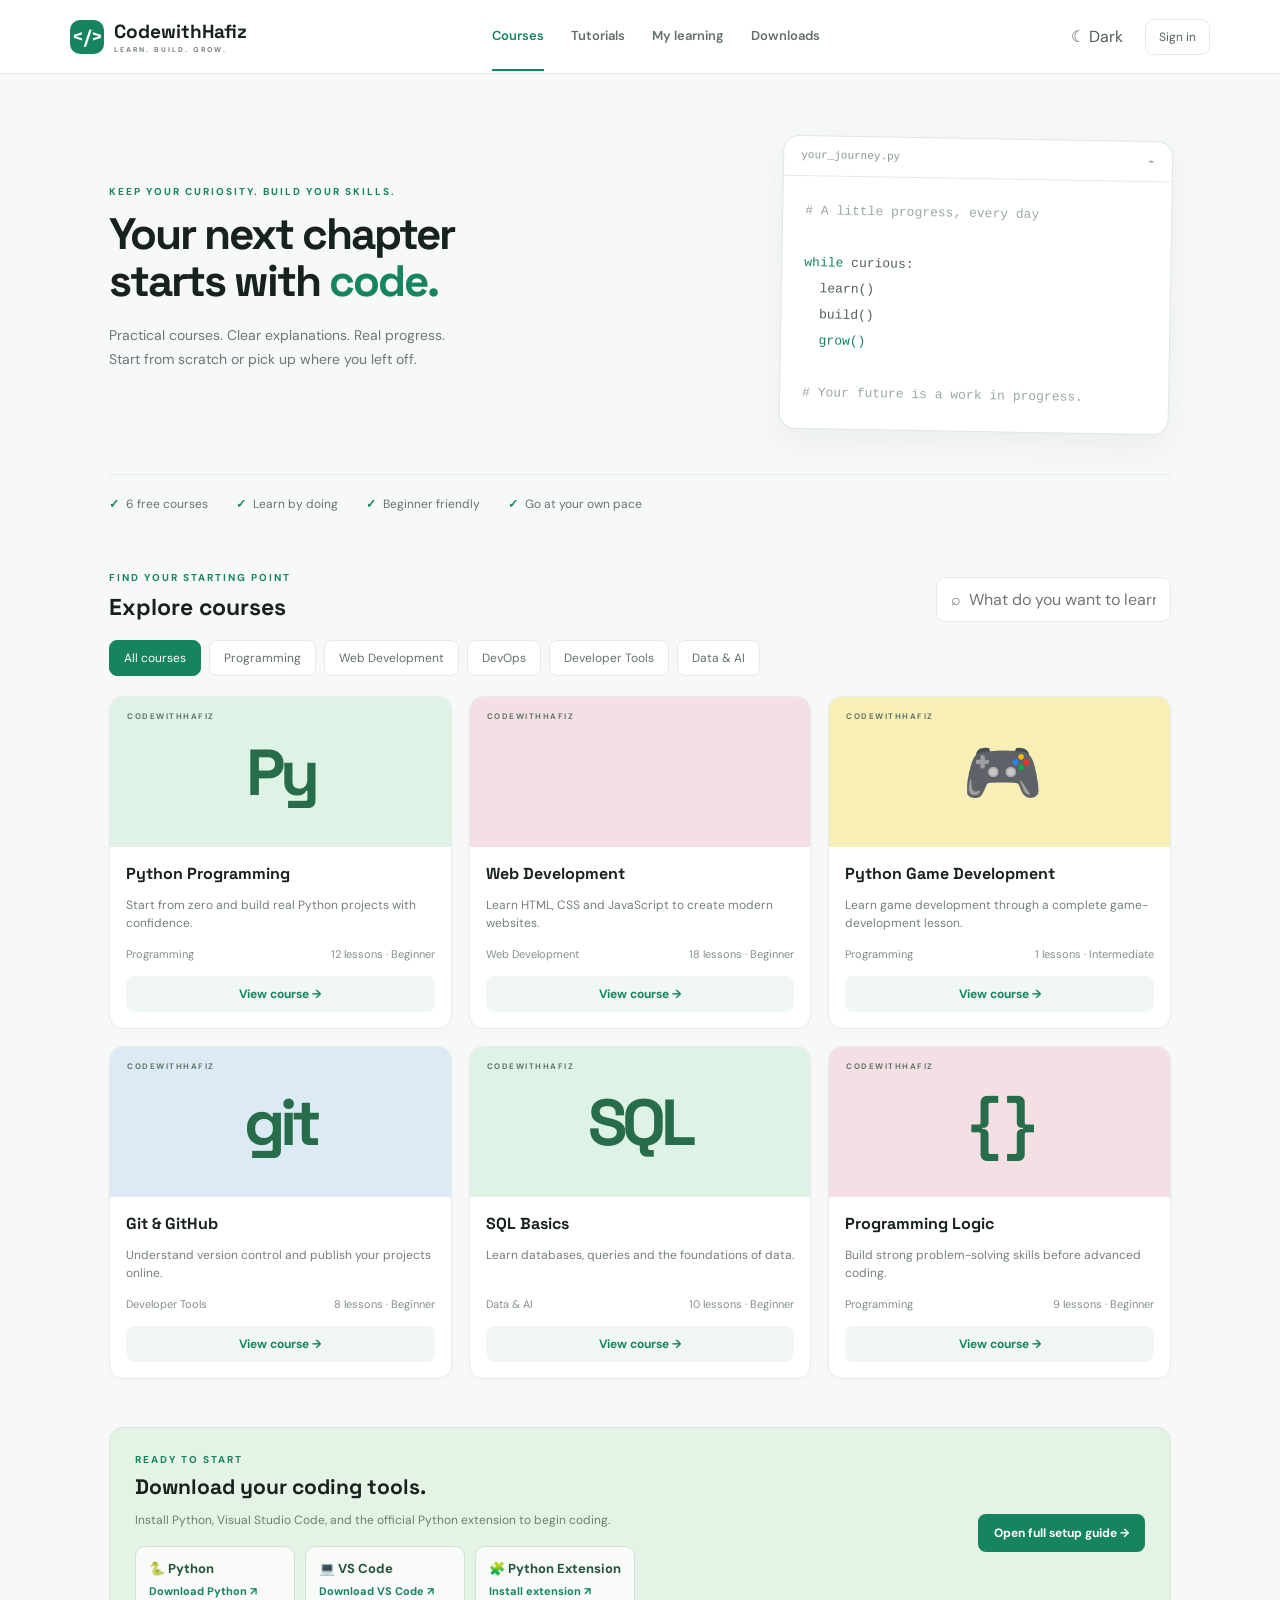
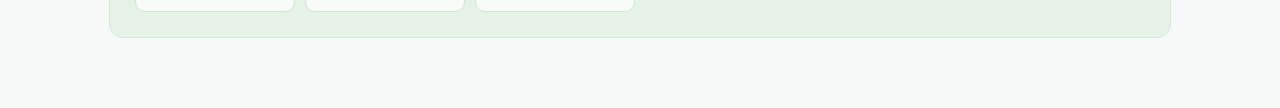
==== commit c3a9ba41: "Add new files" ====
--- a/index.html
+++ b/index.html
@@ -1 +1,14 @@
-<!doctype html><html lang="en"><head><meta charset="UTF-8"><meta name="viewport" content="width=device-width,initial-scale=1"><meta name="description" content="CodewithHafiz — practical programming courses and tutorials."><title>CodewithHafiz | Learn. Build. Grow.</title><link rel="stylesheet" href="style.css"></head><body><div id="app"></div><script src="app.js"></script></body></html>
+<!doctype html>
+<html lang="en">
+<head>
+<meta charset="UTF-8"><meta name="viewport" content="width=device-width, initial-scale=1.0">
+<title>CodewithHafiz — Learn. Build. Grow.</title>
+<link rel="preconnect" href="https://fonts.googleapis.com"><link rel="preconnect" href="https://fonts.gstatic.com" crossorigin>
+<link href="https://fonts.googleapis.com/css2?family=DM+Sans:wght@400;500;600;700&family=Space+Grotesk:wght@500;600;700&display=swap" rel="stylesheet">
+<link rel="stylesheet" href="style.css">
+</head>
+<body>
+<div id="app"></div>
+<script src="site.js" defer></script>
+</body>
+</html>
--- a/style.css
+++ b/style.css
@@ -1,166 +1,3 @@
-:root{--bg:#f7f9fc;--surface:#fff;--surface2:#f1f5f9;--text:#101828;--muted:#667085;--line:#e4e7ec;--brand:#635bff;--brand2:#8b5cf6;--brand-soft:#eeecff;--success:#12b76a;--shadow:0 18px 55px rgba(16,24,40,.08)}
-body.dark{--bg:#0b1020;--surface:#111827;--surface2:#182235;--text:#f5f7fb;--muted:#aab4c5;--line:#273449;--brand:#8b82ff;--brand2:#a78bfa;--brand-soft:#29264b;--shadow:0 18px 55px rgba(0,0,0,.28)}
-*{box-sizing:border-box}html{scroll-behavior:smooth}body{margin:0;font-family:Inter,ui-sans-serif,system-ui,-apple-system,Segoe UI,Arial,sans-serif;color:var(--text);background:var(--bg);transition:background .2s,color .2s}button,input{font:inherit}button,a{cursor:pointer}button{color:inherit}.top{position:sticky;top:0;z-index:50;background:color-mix(in srgb,var(--surface) 92%,transparent);backdrop-filter:blur(18px);border-bottom:1px solid var(--line)}.nav{max-width:1240px;margin:auto;padding:15px 28px;display:flex;align-items:center;gap:34px}.brand{display:flex;align-items:center;gap:10px;border:0;background:transparent;font-weight:850;font-size:20px;letter-spacing:-.8px;white-space:nowrap}.brand-mark{width:35px;height:35px;border-radius:11px;background:linear-gradient(135deg,var(--brand),var(--brand2));color:#fff;display:grid;place-items:center;font-weight:950;box-shadow:0 8px 18px #635bff40}.brand-name{color:var(--text)}.brand-name span{color:var(--brand)}.navlinks{display:flex;align-items:center;gap:25px;flex:1}.navlinks button,.ghost{border:0;background:transparent;color:var(--muted);font-weight:650}.navlinks button:hover,.ghost:hover{color:var(--brand)}.navactions{display:flex;align-items:center;gap:10px}.primary,.outline,.theme-btn{border-radius:10px;padding:11px 16px;font-weight:750;transition:.18s}.primary{background:var(--brand);color:#fff;border:1px solid var(--brand);box-shadow:0 7px 18px #635bff26}.primary:hover{transform:translateY(-1px);filter:brightness(1.06)}.outline{background:var(--surface);color:var(--text);border:1px solid var(--line)}.outline:hover{border-color:var(--brand);color:var(--brand)}.theme-btn{background:var(--surface2);border:1px solid var(--line);padding:10px 12px}.menu{display:none;border:0;background:transparent;font-size:23px}.hero{padding:86px 28px 72px;background:radial-gradient(circle at 80% 20%,#8b5cf622,transparent 30%),radial-gradient(circle at 10% 0%,#635bff14,transparent 32%)}.hero-inner{max-width:1240px;margin:auto;display:grid;grid-template-columns:1.05fr .95fr;gap:72px;align-items:center}.eyebrow{display:inline-flex;align-items:center;gap:8px;color:var(--brand);font-size:12px;text-transform:uppercase;letter-spacing:1.8px;font-weight:850}.eyebrow:before{content:"";width:25px;height:2px;background:var(--brand);border-radius:2px}.hero h1{font-size:clamp(43px,5.7vw,76px);line-height:1.02;letter-spacing:-4px;margin:19px 0}.hero h1 span{background:linear-gradient(100deg,var(--brand),var(--brand2));-webkit-background-clip:text;background-clip:text;color:transparent}.hero p{font-size:18px;line-height:1.75;color:var(--muted);max-width:600px}.hero-buttons{display:flex;gap:12px;margin-top:28px;flex-wrap:wrap}.hero-visual{position:relative}.code-window{background:#111827;border:1px solid #344054;border-radius:20px;overflow:hidden;box-shadow:0 30px 80px #10182835;transform:rotate(1deg)}.window-bar{display:flex;align-items:center;gap:7px;padding:15px 17px;border-bottom:1px solid #344054;color:#98a2b3;font-size:12px}.dot{width:9px;height:9px;border-radius:50%;background:#667085}.window-title{margin-left:8px}.code-body{padding:25px 26px 28px;font:14px/2.05 ui-monospace,SFMono-Regular,Menlo,monospace;color:#d0d5dd;min-height:285px}.code-body .purple{color:#c4b5fd}.code-body .blue{color:#93c5fd}.code-body .green{color:#86efac}.code-body .orange{color:#fdba74}.code-body .dim{color:#667085}.terminal-line{margin-top:20px;padding:11px 13px;border:1px solid #344054;border-radius:9px;color:#98a2b3;background:#0b1220}.terminal-line b{color:#86efac}.floating-stat{position:absolute;right:-22px;bottom:-22px;background:var(--surface);border:1px solid var(--line);border-radius:15px;padding:15px 18px;box-shadow:var(--shadow)}.floating-stat strong{display:block;font-size:24px}.section,.page{max-width:1240px;margin:auto;padding:70px 28px}.section-head{display:flex;align-items:end;justify-content:space-between;gap:20px;margin-bottom:28px}.section h2,.page h1{font-size:34px;letter-spacing:-1.5px;margin:0 0 9px}.section-head p,.small{color:var(--muted);margin:0;line-height:1.6}.cards{display:grid;grid-template-columns:repeat(3,1fr);gap:20px}.course{background:var(--surface);border:1px solid var(--line);border-radius:18px;overflow:hidden;transition:.2s;box-shadow:0 5px 20px rgba(16,24,40,.025)}.course:hover{transform:translateY(-5px);box-shadow:var(--shadow);border-color:#b8b1ff}.course-cover{height:155px;padding:22px;position:relative;background:linear-gradient(135deg,#eeecff,#f8f7ff);color:#312e81;overflow:hidden}.dark .course-cover{background:linear-gradient(135deg,#29264b,#1c2236);color:#c4b5fd}.cover-label{font-size:12px;text-transform:uppercase;letter-spacing:1.5px;font-weight:850;opacity:.75}.cover-title{font-size:26px;font-weight:850;letter-spacing:-1px;margin-top:18px}.cover-lines{position:absolute;right:-12px;bottom:-12px;font:42px/1 ui-monospace,monospace;opacity:.13;transform:rotate(-12deg)}.course-body{padding:22px}.course h3{margin:0 0 10px;font-size:20px;letter-spacing:-.4px}.course p{color:var(--muted);line-height:1.6;min-height:50px}.meta{display:flex;justify-content:space-between;color:var(--muted);font-size:13px;margin:18px 0}.setup-section{background:var(--surface);border:1px solid var(--line);border-radius:24px;padding:36px;margin-top:20px}.setup-grid{display:grid;grid-template-columns:repeat(3,1fr);gap:18px}.setup-card{background:var(--surface2);border:1px solid var(--line);border-radius:17px;padding:23px}.setup-icon{width:42px;height:42px;border-radius:12px;background:var(--brand-soft);color:var(--brand);display:grid;place-items:center;font-weight:900;font-size:20px;margin-bottom:17px}.setup-card h3{margin:0 0 8px}.setup-card p{color:var(--muted);line-height:1.55;min-height:48px}.setup-link{display:inline-block;text-decoration:none;margin-top:12px}.search{border:1px solid var(--line);background:var(--surface);color:var(--text);border-radius:10px;padding:12px 15px;min-width:240px;outline:none}.search:focus{border-color:var(--brand)}.auth{max-width:460px;margin:20px auto;background:var(--surface);border:1px solid var(--line);border-radius:20px;padding:32px;box-shadow:var(--shadow)}.auth h2{margin-top:0}.field{margin:15px 0}.field label{display:block;font-weight:750;font-size:13px;margin-bottom:7px}.field input{width:100%;padding:12px;background:var(--surface);color:var(--text);border:1px solid var(--line);border-radius:9px;outline:none}.field input:focus{border-color:var(--brand);box-shadow:0 0 0 3px #635bff20}.notice{padding:12px;border-radius:10px;background:#eafaf1;color:#087443;margin:12px 0}.error{background:#fff0f0;color:#b42318}.lesson-layout{display:grid;grid-template-columns:290px 1fr;gap:25px}.sidebar,.contentbox{background:var(--surface);border:1px solid var(--line);border-radius:18px;padding:20px}.lesson-btn{width:100%;text-align:left;border:0;background:var(--surface2);padding:13px;border-radius:9px;margin:5px 0;color:var(--text);font-weight:700}.lesson-btn.active{background:var(--brand-soft);color:var(--brand)}.video{aspect-ratio:16/9;background:#0b1220;color:#fff;border-radius:14px;overflow:hidden;margin:15px 0;border:1px solid #344054}.video iframe{width:100%;height:100%;border:0;display:block}.material{border:1px solid var(--line);background:var(--surface2);border-radius:13px;padding:17px;margin-top:18px}.material a{color:var(--brand);font-weight:800}.dashgrid{display:grid;grid-template-columns:repeat(3,1fr);gap:18px}.dashcard{background:var(--surface);border:1px solid var(--line);border-radius:16px;padding:22px}.dashcard strong{font-size:28px}.footer{background:#0b1220;color:#cbd5e1;padding:35px 24px;text-align:center}.footer b{color:#fff}@media(max-width:900px){.hero-inner{grid-template-columns:1fr;gap:40px}.hero-visual{max-width:650px}.cards{grid-template-columns:1fr 1fr}.navlinks{display:none}.menu{display:block;margin-left:auto}.navactions{display:none}.section-head{align-items:start;flex-direction:column}.lesson-layout{grid-template-columns:1fr}}@media(max-width:560px){.cards,.dashgrid,.setup-grid{grid-template-columns:1fr}.nav{padding:13px 16px}.hero,.section,.page{padding-left:16px;padding-right:16px}.hero{padding-top:58px}.hero h1{letter-spacing:-2.5px}.section,.page{padding-top:48px}.setup-section{padding:24px 17px}.floating-stat{right:8px}.code-body{font-size:12px;padding:20px;overflow:auto}}
-
-/* Premium purple course selection glow */
-.course { position: relative; }
-.course::after { content: ""; position: absolute; inset: 0; pointer-events: none; border-radius: 18px; opacity: 0; transition: opacity .25s, box-shadow .25s; }
-.course:hover::after, .course:focus-within::after, .course.selected-course::after { opacity: 1; box-shadow: inset 5px 0 0 var(--brand), 0 0 0 1px #8b5cf655, 0 16px 42px #8b5cf633; }
-.course:hover, .course.selected-course { border-color: #9b8cff; }
-.course-side-glow { position: relative; overflow: hidden; }
-.course-side-glow::before { content: ""; position: absolute; left: 0; top: 18px; bottom: 18px; width: 5px; border-radius: 0 8px 8px 0; background: linear-gradient(180deg, #635bff, #c084fc, #635bff); box-shadow: 0 0 18px #8b5cf6, 0 0 38px #8b5cf688; }
-.course-side-glow::after { content: ""; position: absolute; left: -50px; top: 10%; width: 90px; height: 80%; background: #8b5cf61c; filter: blur(28px); pointer-events: none; }
-.course-side-glow > * { position: relative; z-index: 1; }
-.lesson-btn.active { box-shadow: inset 4px 0 0 var(--brand), 0 0 18px #8b5cf633; }
-@media (prefers-reduced-motion: no-preference) { .course-side-glow::before { animation: purplePulse 2.8s ease-in-out infinite; } }
-@keyframes purplePulse { 0%,100% { opacity: .7; } 50% { opacity: 1; } }
-
-/* ===== Premium dark theme + emerald interaction glow ===== */
-body.dark {
-  --bg: #050807;
-  --surface: #0b120f;
-  --surface2: #101b16;
-  --text: #f1fff7;
-  --muted: #9bb2a5;
-  --line: #20382b;
-  --brand: #22c55e;
-  --brand2: #10b981;
-  --brand-soft: #123b28;
-  --shadow: 0 18px 55px rgba(0,0,0,.48);
-}
-
-body.dark .top {
-  background: rgba(7, 14, 10, .94);
-  border-bottom-color: #1d3a2a;
-}
-body.dark .hero {
-  background: radial-gradient(circle at 80% 20%, rgba(16,185,129,.16), transparent 32%),
-              radial-gradient(circle at 10% 0%, rgba(34,197,94,.10), transparent 34%);
-}
-body.dark .course-cover,
-body.dark .setup-card,
-body.dark .dashcard,
-body.dark .sidebar,
-body.dark .contentbox,
-body.dark .material,
-body.dark .auth,
-body.dark .setup-section {
-  background: var(--surface);
-  border-color: var(--line);
-}
-body.dark .course-cover {
-  background: linear-gradient(135deg, #123b28, #0b2117);
-  color: #a7f3d0;
-}
-body.dark .lesson-btn { background: #0e1d15; }
-body.dark .lesson-btn.active { background: #123b28; color: #6ee7b7; }
-body.dark .outline { background: #0b120f; border-color: #2b4b38; }
-body.dark .search,
-body.dark .field input { background: #08100c; border-color: #294635; }
-body.dark .notice { background: #0d3322; color: #86efac; }
-body.dark .footer { background: #020604; }
-
-/* All clickable cards/features receive a premium green side light on hover/focus. */
-.course,
-.setup-card,
-.dashcard,
-.material,
-.contentbox,
-.sidebar {
-  position: relative;
-  isolation: isolate;
-  transition: transform .28s ease, border-color .28s ease, box-shadow .28s ease, background .28s ease;
-}
-.course::before,
-.setup-card::before,
-.dashcard::before,
-.material::before,
-.contentbox::before,
-.sidebar::before {
-  content: "";
-  position: absolute;
-  z-index: -1;
-  left: -1px;
-  top: 14px;
-  bottom: 14px;
-  width: 4px;
-  border-radius: 0 8px 8px 0;
-  background: linear-gradient(180deg, #22c55e, #10b981, #34d399);
-  box-shadow: 0 0 0 rgba(34,197,94,0);
-  opacity: 0;
-  transition: opacity .28s ease, box-shadow .28s ease;
-}
-.course::after,
-.setup-card::after,
-.dashcard::after,
-.material::after,
-.contentbox::after,
-.sidebar::after {
-  content: "";
-  position: absolute;
-  z-index: -2;
-  inset: 0;
-  border-radius: inherit;
-  pointer-events: none;
-  opacity: 0;
-  box-shadow: 0 0 0 1px rgba(34,197,94,.55), 0 0 28px rgba(16,185,129,.24), 0 14px 45px rgba(16,185,129,.12);
-  transition: opacity .28s ease;
-}
-.course:hover,
-.course:focus-within,
-.setup-card:hover,
-.setup-card:focus-within,
-.dashcard:hover,
-.material:hover,
-.contentbox:hover,
-.sidebar:hover {
-  transform: translateY(-6px);
-  border-color: #22c55e;
-  box-shadow: 0 16px 42px rgba(16,185,129,.14);
-}
-.course:hover::before,
-.course:focus-within::before,
-.setup-card:hover::before,
-.setup-card:focus-within::before,
-.dashcard:hover::before,
-.material:hover::before,
-.contentbox:hover::before,
-.sidebar:hover::before,
-.course:hover::after,
-.course:focus-within::after,
-.setup-card:hover::after,
-.setup-card:focus-within::after,
-.dashcard:hover::after,
-.material:hover::after,
-.contentbox:hover::after,
-.sidebar:hover::after {
-  opacity: 1;
-}
-.course:hover::before,
-.course:focus-within::before,
-.setup-card:hover::before,
-.setup-card:focus-within::before,
-.dashcard:hover::before,
-.material:hover::before,
-.contentbox:hover::before,
-.sidebar:hover::before {
-  box-shadow: 0 0 12px #22c55e, 0 0 28px rgba(16,185,129,.75), 8px 0 34px rgba(16,185,129,.2);
-}
-
-/* Remove old purple selection styling and make it green. */
-.course:hover, .course.selected-course { border-color: #22c55e; }
-.course:hover::after, .course:focus-within::after, .course.selected-course::after {
-  box-shadow: inset 5px 0 0 #22c55e, 0 0 0 1px rgba(34,197,94,.55), 0 16px 42px rgba(16,185,129,.22);
-}
-.course-side-glow::before {
-  background: linear-gradient(180deg, #22c55e, #10b981, #34d399);
-  box-shadow: 0 0 18px #22c55e, 0 0 38px rgba(16,185,129,.55);
-}
-@keyframes greenPulse {
-  0%, 100% { opacity: .78; filter: brightness(1); }
-  50% { opacity: 1; filter: brightness(1.35); }
-}
-@media (prefers-reduced-motion: no-preference) {
-  .course:hover::before,
-  .setup-card:hover::before { animation: greenPulse 1.5s ease-in-out infinite; }
-}
+:root{--bg:#f7f9f8;--surface:#fff;--text:#17211d;--muted:#74807a;--line:#e5ebe7;--green:#16845f;--green2:#dff2e8;--sidebar:#12372e;--sidebarText:#dcebe4;--shadow:0 12px 32px rgba(20,50,38,.06)}
+*{box-sizing:border-box}body{margin:0;background:var(--bg);color:var(--text);font-family:'DM Sans',sans-serif}button,input,textarea,select{font:inherit}button{cursor:pointer;border:0}.app{min-height:100vh}.topbar{height:74px;background:var(--surface);border-bottom:1px solid var(--line);display:flex;align-items:center;justify-content:space-between;padding:0 5.5%;position:sticky;top:0;z-index:10}.brand{display:flex;align-items:center;gap:10px;font-family:'Space Grotesk';font-weight:700;font-size:19px}.brandmark{width:34px;height:34px;border-radius:10px;background:var(--green);color:white;display:grid;place-items:center;font-weight:700}.brand small{display:block;color:var(--muted);font:700 7px 'DM Sans';letter-spacing:2px;margin-top:1px}.nav{display:flex;gap:27px;align-items:center}.nav button,.nav a{background:none;color:#637069;text-decoration:none;font-size:13px;font-weight:600;padding:25px 0;border-bottom:2px solid transparent}.nav .active{color:var(--green);border-color:var(--green)}.top-actions{display:flex;align-items:center;gap:16px}.ghost{background:transparent;color:#52605a}.pill{border:1px solid var(--line);background:white;border-radius:9px;padding:9px 13px;color:#56645d;font-size:12px}.avatar{width:32px;height:32px;border-radius:50%;background:#dcefe4;color:var(--green);display:grid;place-items:center;font-weight:700}.container{max-width:1110px;margin:auto;padding:52px 24px 70px}.eyebrow{font-size:10px;letter-spacing:2px;text-transform:uppercase;color:var(--green);font-weight:700}.hero{display:grid;grid-template-columns:1fr 390px;gap:70px;align-items:center;padding:12px 0 42px;border-bottom:1px solid var(--line)}h1,h2,h3{font-family:'Space Grotesk';margin:0}h1{font-size:44px;line-height:1.08;letter-spacing:-2px;margin:13px 0 18px}.hero h1 span{color:var(--green)}.hero p{max-width:520px;color:#6c7771;line-height:1.7;font-size:14px}.code-card{background:#fff;border:1px solid #dfe8e1;border-radius:16px;box-shadow:var(--shadow);transform:rotate(1deg);overflow:hidden}.code-head{padding:13px 17px;border-bottom:1px solid var(--line);font:11px monospace;color:#8a978f;display:flex;justify-content:space-between}.code-body{padding:22px;font:13px/2 monospace;color:#506058}.code-body .green{color:var(--green)}.code-body .comment{color:#9aaa9f}.benefits{display:flex;gap:28px;padding:21px 0;color:#67746d;font-size:12px;flex-wrap:wrap}.benefits span:before{content:'✓';color:var(--green);font-weight:bold;margin-right:7px}.section-head{display:flex;justify-content:space-between;align-items:end;margin:38px 0 18px}.section-head h2{font-size:23px;margin-top:8px}.search{border:1px solid var(--line);background:white;border-radius:9px;padding:11px 14px;width:235px;color:var(--text);outline:none}.filters{display:flex;gap:8px;flex-wrap:wrap;margin-bottom:20px}.filter{padding:9px 14px;border-radius:8px;border:1px solid var(--line);background:white;color:#647069;font-size:12px}.filter.active{background:var(--green);color:white;border-color:var(--green)}.course-grid{display:grid;grid-template-columns:repeat(3,1fr);gap:17px}.course{background:white;border:1px solid var(--line);border-radius:14px;overflow:hidden;transition:.2s;box-shadow:0 2px 7px rgba(0,0,0,.02)}.course:hover{transform:translateY(-4px);box-shadow:0 0 0 2px #b992ff,0 0 28px rgba(157,95,255,.28)}.cover{height:150px;padding:17px;position:relative;display:flex;align-items:center;justify-content:center}.cover.mint{background:#dff2e6}.cover.pink{background:#f4dfe4}.cover.yellow{background:#f7efb5}.cover.blue{background:#dceaf5}.symbol{font:700 65px 'Space Grotesk';color:#286d4b;letter-spacing:-5px}.cover small{position:absolute;top:14px;left:17px;color:#60756a;font-size:8px;letter-spacing:1.5px;font-weight:700}.course-body{padding:16px}.course-body h3{font-size:16px;margin-bottom:8px}.course-body p{font-size:12px;color:var(--muted);line-height:1.5;min-height:36px}.meta{display:flex;justify-content:space-between;color:#829087;font-size:11px;margin-top:15px}.open-course{margin-top:15px;width:100%;padding:10px;border-radius:8px;background:#f1f7f3;color:var(--green);font-size:12px;font-weight:700}.setup{margin-top:48px;background:#e5f3e7;border:1px solid #d2e8d6;border-radius:14px;padding:25px;display:flex;justify-content:space-between;align-items:center;gap:20px}.setup h2{font-size:21px;margin:7px 0}.setup p{color:#6d7d71;font-size:12px}.setup button,.primary{background:var(--green);color:white;border-radius:8px;padding:11px 16px;font-weight:700;font-size:12px}.course-page{display:grid;grid-template-columns:245px 1fr;min-height:calc(100vh - 74px)}.side{background:var(--sidebar);color:var(--sidebarText);padding:28px 17px}.side .brand{color:white;margin-bottom:38px}.side-title{font-size:10px;letter-spacing:1.5px;text-transform:uppercase;color:#86a79a;margin:20px 10px 12px}.side-item{padding:12px 13px;border-radius:8px;color:#b9d0c5;font-size:13px;display:flex;justify-content:space-between;margin-bottom:5px}.side-item.active{background:#285447;color:white}.mainpanel{padding:34px 42px}.crumb{font-size:12px;color:var(--muted);margin-bottom:30px}.lesson-layout{display:grid;grid-template-columns:250px 1fr;gap:28px}.lesson-list{background:white;border:1px solid var(--line);border-radius:13px;padding:14px;height:max-content}.lesson-list h3{font-size:15px;padding:8px 8px 15px}.lesson{padding:12px 9px;border-radius:8px;font-size:12px;color:#65736b;display:flex;gap:9px;cursor:pointer}.lesson.active{background:#f0e7ff;color:#7040b4}.lesson-num{width:22px;height:22px;border-radius:50%;background:#edf2ee;display:grid;place-items:center;font-size:10px}.lesson.active .lesson-num{background:#8f5ad0;color:white}.video{background:#17231e;border-radius:14px;aspect-ratio:16/9;display:grid;place-items:center;color:white;position:relative;overflow:hidden}.video:after{content:'';position:absolute;inset:0;background:radial-gradient(circle at 50% 45%,rgba(44,126,88,.35),transparent 45%)}.play{width:64px;height:64px;border-radius:50%;background:#fff;color:var(--green);display:grid;place-items:center;font-size:25px;z-index:1;padding-left:4px}.lesson-content h1{font-size:30px;letter-spacing:-1px;margin:24px 0 10px}.lesson-content p{color:var(--muted);line-height:1.7;font-size:13px}.lesson-actions{display:flex;gap:10px;margin-top:20px}.secondary{background:white;border:1px solid var(--line);padding:10px 14px;border-radius:8px;color:#58665e;font-size:12px}.login-wrap{min-height:calc(100vh - 74px);display:grid;place-items:center;padding:30px}.login-card{width:390px;background:white;border:1px solid var(--line);border-radius:16px;padding:32px;box-shadow:var(--shadow)}.login-card h1{font-size:28px;letter-spacing:-1px;margin:10px 0}.field{margin:16px 0}.field label{font-size:12px;color:#637069;display:block;margin-bottom:7px}.field input,.field textarea,.field select{width:100%;border:1px solid var(--line);border-radius:8px;padding:12px;outline:none;background:#fbfcfb}.field input:focus{border-color:var(--green)}.dash-layout{display:grid;grid-template-columns:230px 1fr;min-height:calc(100vh - 74px)}.dash-side{background:var(--sidebar);padding:22px 14px;color:white}.dash-side .side-item{color:#b9d0c5}.dash-main{padding:40px;max-width:1200px}.dash-top{display:flex;justify-content:space-between;align-items:center;margin-bottom:28px}.dash-top h1{font-size:31px;margin:7px 0}.new-btn{background:var(--green);color:white;border-radius:8px;padding:11px 15px;font-size:12px;font-weight:700}.stats{display:grid;grid-template-columns:repeat(4,1fr);gap:13px}.stat{background:white;border:1px solid var(--line);border-radius:12px;padding:19px}.stat small{color:#77837c;font-size:11px}.stat strong{display:block;font:700 27px 'Space Grotesk';margin-top:12px}.dash-banner{margin:18px 0;background:#e5f3e7;border-radius:12px;padding:22px;display:flex;justify-content:space-between;align-items:center}.dash-banner h2{font-size:18px;margin:7px 0}.table-card{background:white;border:1px solid var(--line);border-radius:12px;overflow:hidden}.table-title{padding:18px;border-bottom:1px solid var(--line);font-weight:700;font-size:14px}.table-row{display:grid;grid-template-columns:2fr 1fr 1fr 1fr;padding:15px 18px;border-bottom:1px solid #f0f3f1;font-size:12px;color:#617067}.table-row.header{color:#9aa69f;font-size:10px;text-transform:uppercase;letter-spacing:1px}.empty{text-align:center;padding:30px;color:var(--muted);font-size:13px}@media(max-width:800px){.hero{grid-template-columns:1fr;gap:25px}.course-grid{grid-template-columns:repeat(2,1fr)}.nav{gap:12px}.nav button{font-size:11px}.course-page,.dash-layout{grid-template-columns:1fr}.side,.dash-side{display:none}.mainpanel,.dash-main{padding:24px 16px}.lesson-layout{grid-template-columns:1fr}.stats{grid-template-columns:repeat(2,1fr)}}@media(max-width:500px){.topbar{padding:0 15px}.top-actions .pill{display:none}.nav{gap:10px}.nav button{padding:25px 0;font-size:10px}.container{padding:30px 16px}.hero h1{font-size:36px}.course-grid{grid-template-columns:1fr}.setup{display:block}.setup button{margin-top:10px}.search{width:100%}.section-head{display:block}.section-head .search{margin-top:15px}.stats{gap:8px}.stat{padding:13px}.stat strong{font-size:23px}}
+.download-mini-grid{display:grid;grid-template-columns:repeat(3,minmax(0,1fr));gap:10px;margin-top:18px}.download-mini{display:flex;flex-direction:column;gap:7px;text-decoration:none;background:rgba(255,255,255,.72);border:1px solid #cfe5d4;border-radius:10px;padding:13px;color:#24533d;transition:.2s}.download-mini:hover{transform:translateY(-2px);border-color:var(--green);box-shadow:0 5px 15px rgba(22,132,95,.12)}.download-mini b{font-size:13px}.download-mini span{font-size:11px;color:var(--green);font-weight:700}@media(max-width:800px){.download-mini-grid{grid-template-columns:1fr}}@media(max-width:500px){.download-mini-grid{grid-template-columns:1fr}}
